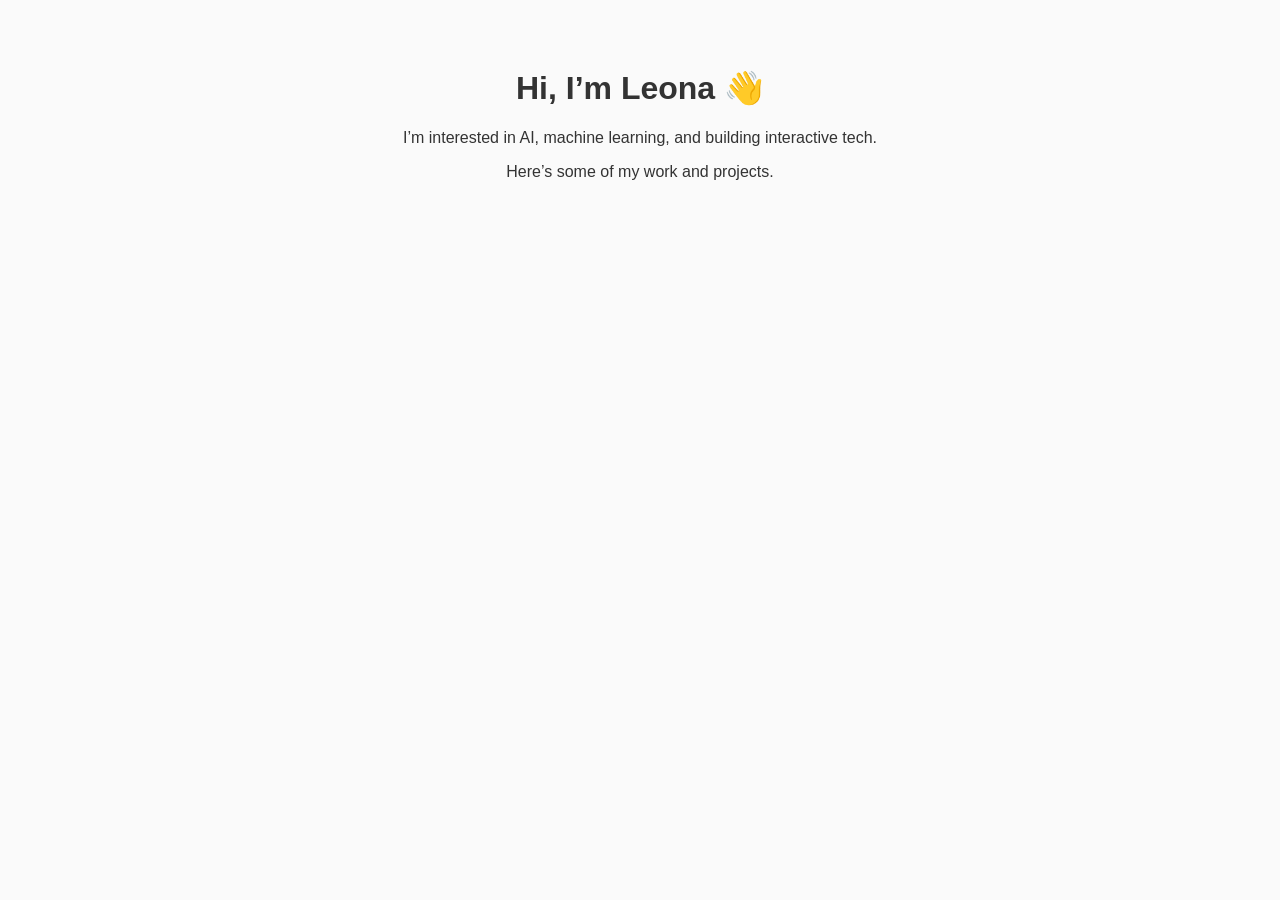
==== index.html @ ecd6b5ba "Basic personal site" ====
<!DOCTYPE html>
<html lang="en">
<head>
  <meta charset="UTF-8">
  <meta name="viewport" content="width=device-width, initial-scale=1.0">
  <title>Leona Joseph</title>
  <link rel="stylesheet" href="style.css">
</head>
<body>
  <h1>Hi, I’m Leona 👋</h1>
  <p>I’m interested in AI, machine learning, and building interactive tech.</p>
  <p>Here’s some of my work and projects.</p>
</body>
</html>
---- style.css ----
body {
  font-family: Arial, sans-serif;
  background-color: #fafafa;
  color: #333;
  text-align: center;
  padding: 40px;
}
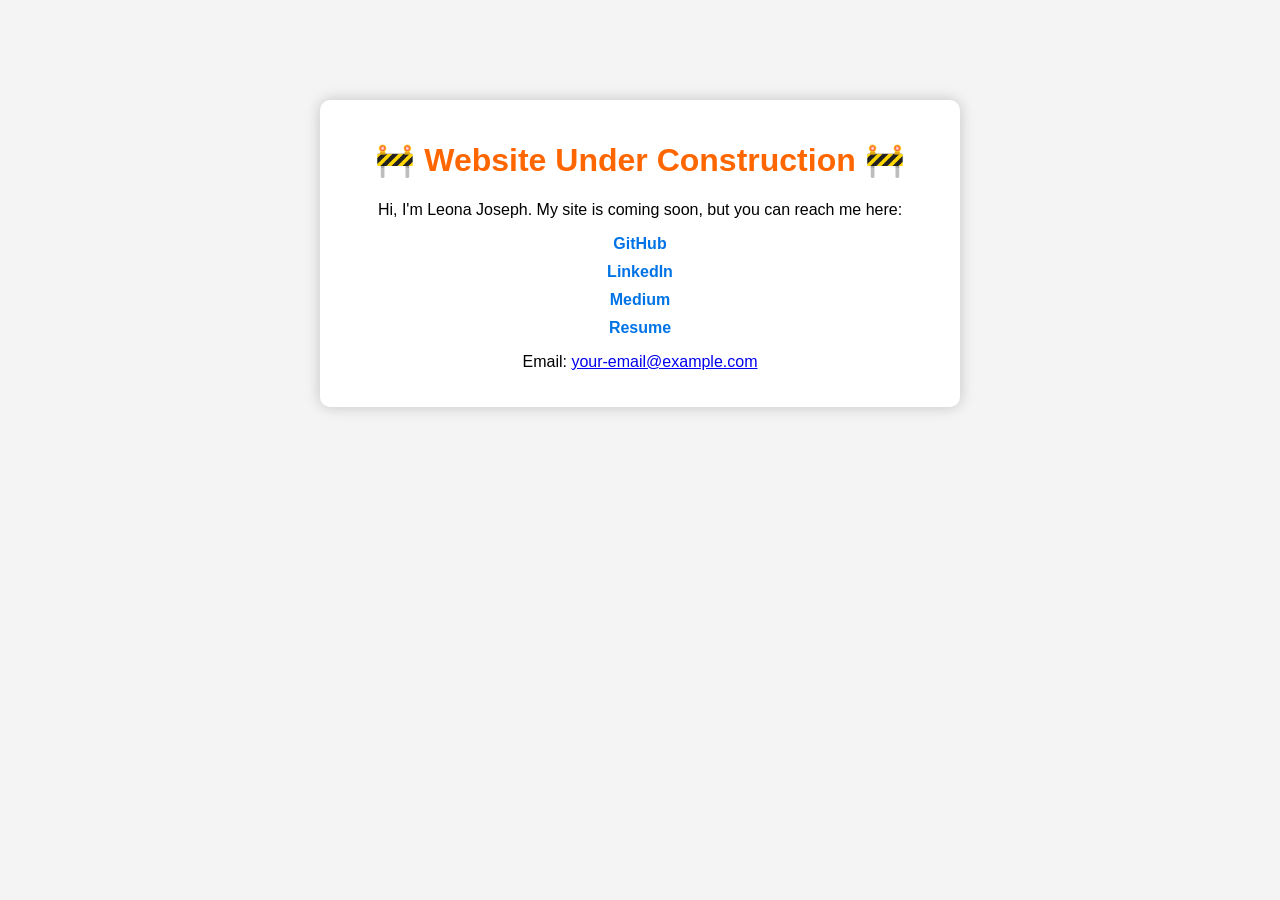
==== commit 699bc3dc: "Initial addition" ====
--- a/index.html
+++ b/index.html
@@ -1,14 +1,26 @@
 <!DOCTYPE html>
 <html lang="en">
 <head>
-  <meta charset="UTF-8">
-  <meta name="viewport" content="width=device-width, initial-scale=1.0">
-  <title>Leona Joseph</title>
-  <link rel="stylesheet" href="style.css">
+    <meta charset="UTF-8">
+    <meta name="viewport" content="width=device-width, initial-scale=1.0">
+    <title>Leona Joseph - Under Construction</title>
+    <link rel="stylesheet" href="style.css">
 </head>
 <body>
-  <h1>Hi, I’m Leona 👋</h1>
-  <p>I’m interested in AI, machine learning, and building interactive tech.</p>
-  <p>Here’s some of my work and projects.</p>
+    <div class="container">
+        <h1>🚧 Website Under Construction 🚧</h1>
+        <p>Hi, I'm Leona Joseph. My site is coming soon, but you can reach me here:</p>
+
+        <ul class="links">
+            <li><a href="https://github.com/leonaej" target="_blank">GitHub</a></li>
+            <li><a href="https://www.linkedin.com/in/leona-e-joseph/" target="_blank">LinkedIn</a></li>
+            <li><a href="https://medium.com/@leonaej4000" target="_blank">Medium</a></li>
+            <li><a href="resume.pdf" target="_blank">Resume</a></li>
+        </ul>
+
+        <p>Email: <a href="mailto:your-email@example.com">your-email@example.com</a></p>
+    </div>
+
+    <script src="script.js"></script>
 </body>
 </html>
--- a/style.css
+++ b/style.css
@@ -1,7 +1,39 @@
 body {
-  font-family: Arial, sans-serif;
-  background-color: #fafafa;
-  color: #333;
-  text-align: center;
-  padding: 40px;
+    font-family: Arial, sans-serif;
+    text-align: center;
+    background-color: #f4f4f4;
+    margin: 0;
+    padding: 0;
 }
+
+.container {
+    max-width: 600px;
+    margin: 100px auto;
+    padding: 20px;
+    background-color: white;
+    border-radius: 10px;
+    box-shadow: 0 0 15px rgba(0,0,0,0.2);
+}
+
+h1 {
+    color: #ff6600;
+}
+
+.links {
+    list-style: none;
+    padding: 0;
+}
+
+.links li {
+    margin: 10px 0;
+}
+
+.links a {
+    text-decoration: none;
+    color: #0073e6;
+    font-weight: bold;
+}
+
+.links a:hover {
+    text-decoration: underline;
+}
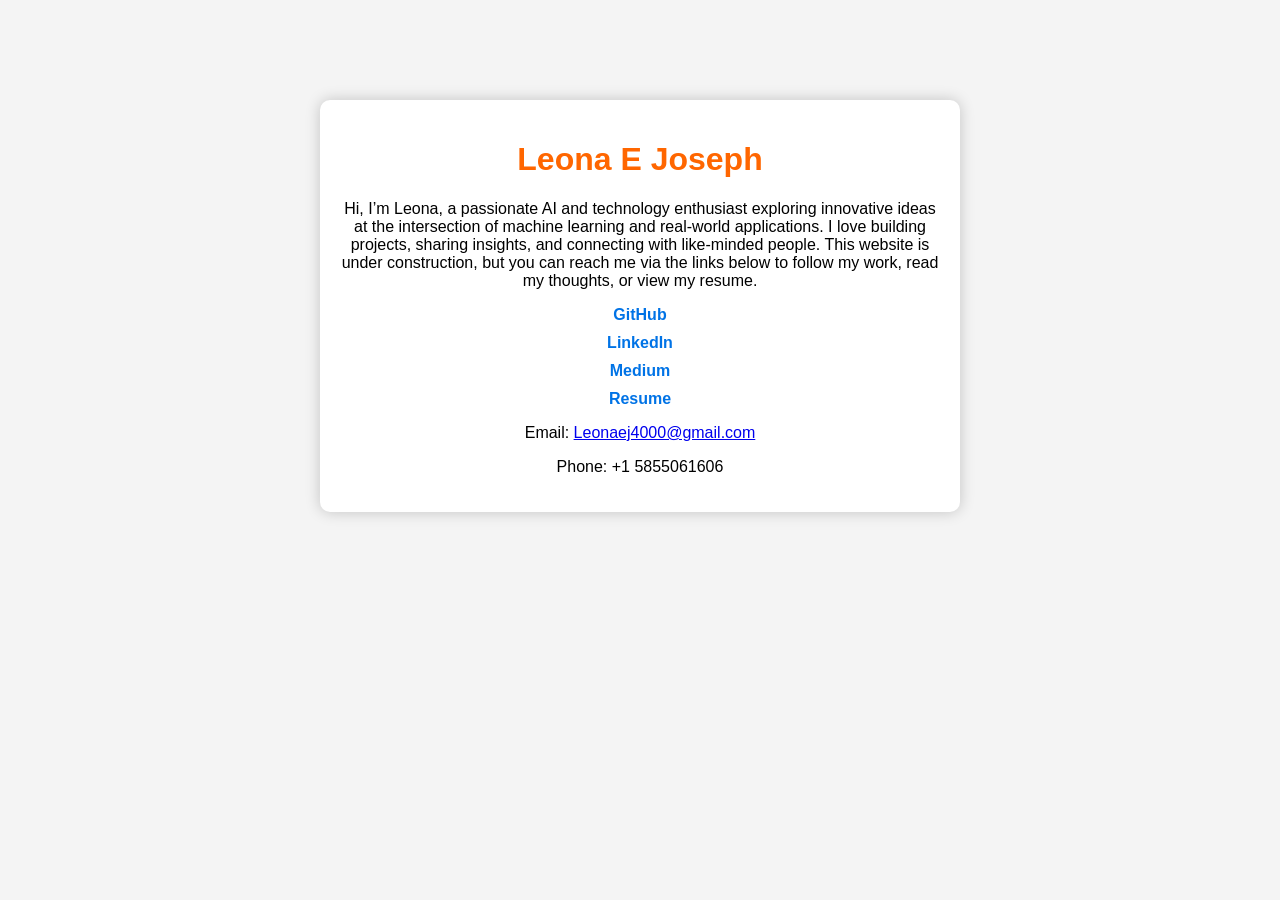
==== commit 37105022: "Updates" ====
--- a/index.html
+++ b/index.html
@@ -8,17 +8,18 @@
 </head>
 <body>
     <div class="container">
-        <h1>🚧 Website Under Construction 🚧</h1>
-        <p>Hi, I'm Leona Joseph. My site is coming soon, but you can reach me here:</p>
+        <h1> Leona E Joseph </h1>
+        <p>Hi, I’m Leona, a passionate AI and technology enthusiast exploring innovative ideas at the intersection of machine learning and real-world applications. I love building projects, sharing insights, and connecting with like-minded people. This website is under construction, but you can reach me via the links below to follow my work, read my thoughts, or view my resume.</p>
 
         <ul class="links">
             <li><a href="https://github.com/leonaej" target="_blank">GitHub</a></li>
             <li><a href="https://www.linkedin.com/in/leona-e-joseph/" target="_blank">LinkedIn</a></li>
             <li><a href="https://medium.com/@leonaej4000" target="_blank">Medium</a></li>
-            <li><a href="resume.pdf" target="_blank">Resume</a></li>
+            <li><a href="Resume.pdf" target="_blank">Resume</a></li>
         </ul>
 
-        <p>Email: <a href="mailto:your-email@example.com">your-email@example.com</a></p>
+        <p>Email: <a href="mailto:Leonaej4000@gmail.com">Leonaej4000@gmail.com</a></p>
+        <p>Phone: +1 5855061606</p>
     </div>
 
     <script src="script.js"></script>
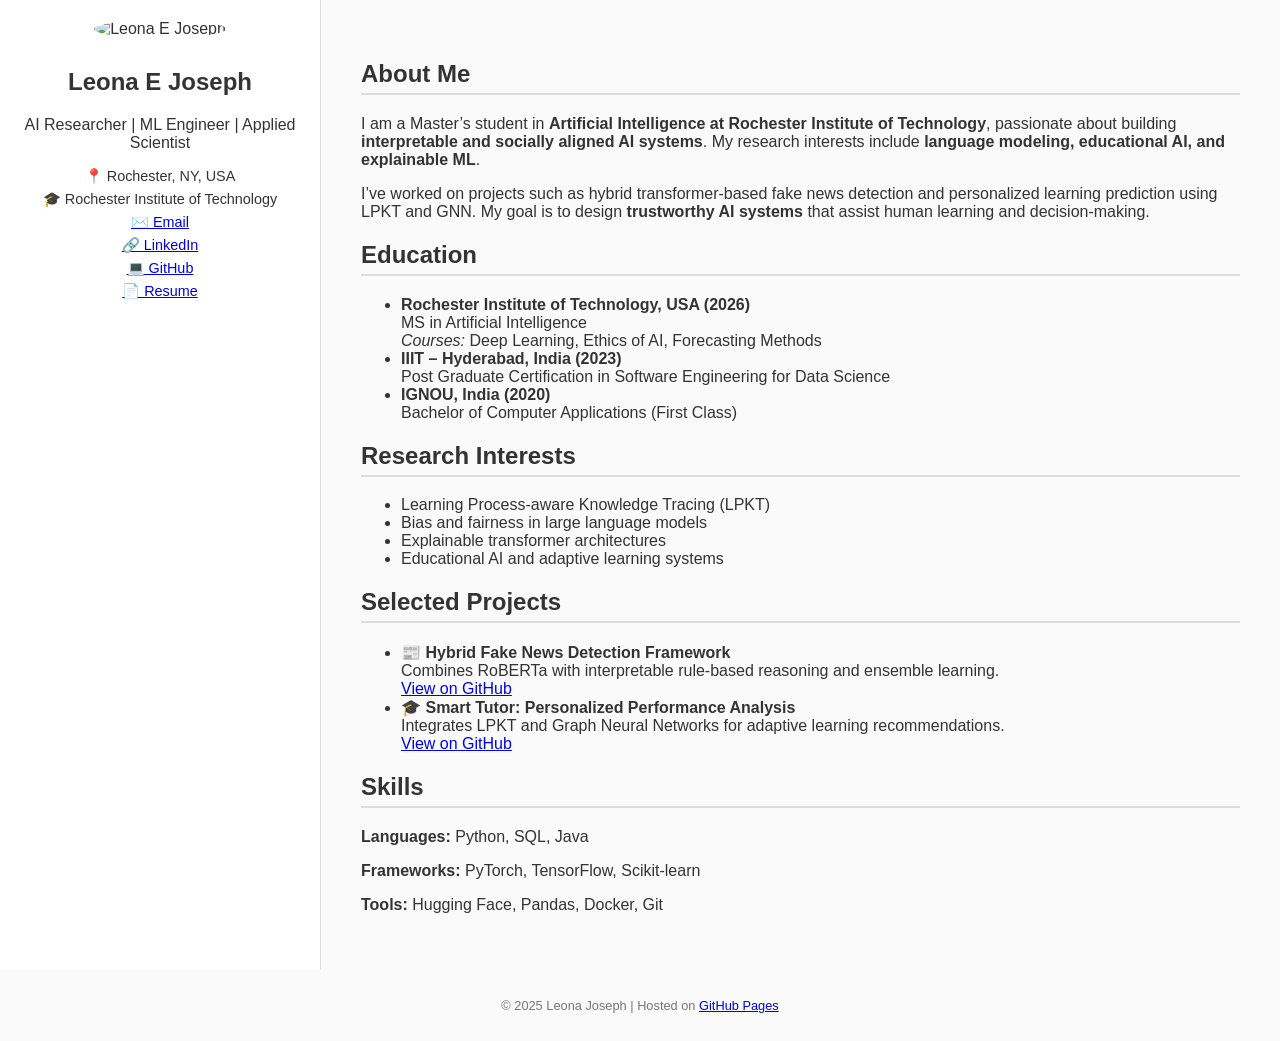
==== commit b6f9d86f: "Update" ====
--- a/index.html
+++ b/index.html
@@ -1,4 +1,4 @@
-<!DOCTYPE html>
+<!-- <!DOCTYPE html>
 <html lang="en">
 <head>
     <meta charset="UTF-8">
@@ -24,4 +24,109 @@
 
     <script src="script.js"></script>
 </body>
+</html> -->
+
+
+<!DOCTYPE html>
+<html lang="en">
+<head>
+  <meta charset="UTF-8" />
+  <meta name="viewport" content="width=device-width, initial-scale=1.0" />
+  <title>Leona Joseph</title>
+  <link rel="stylesheet" href="style.css" />
+</head>
+
+<body>
+  <div class="container">
+    <!-- Sidebar -->
+    <aside class="sidebar">
+      <img src="assets/profile.png" alt="Leona E Joseph" class="profile-pic" />
+      <h2>Leona E Joseph</h2>
+      <p class="subtitle">AI Researcher | ML Engineer | Applied Scientist</p>
+
+      <ul class="contact">
+        <li>📍 Rochester, NY, USA</li>
+        <li>🎓 Rochester Institute of Technology</li>
+        <li><a href="mailto:your.email@rit.edu">✉️ Email</a></li>
+        <li><a href="https://linkedin.com/in/your-link" target="_blank">🔗 LinkedIn</a></li>
+        <li><a href="https://github.com/leonaej" target="_blank">💻 GitHub</a></li>
+        <li><a href="Resume.pdf" target="_blank">📄 Resume</a></li>
+      </ul>
+    </aside>
+
+    <!-- Main Content -->
+    <main class="content">
+      <section id="about">
+        <h1>About Me</h1>
+        <p>
+          I am a Master’s student in <strong>Artificial Intelligence at Rochester Institute of Technology</strong>,
+          passionate about building <strong>interpretable and socially aligned AI systems</strong>.
+          My research interests include <strong>language modeling, educational AI, and explainable ML</strong>.
+        </p>
+        <p>
+          I’ve worked on projects such as hybrid transformer-based fake news detection and personalized learning prediction using LPKT and GNN.
+          My goal is to design <strong>trustworthy AI systems</strong> that assist human learning and decision-making.
+        </p>
+      </section>
+
+      <section id="education">
+        <h1>Education</h1>
+        <ul>
+          <li>
+            <strong>Rochester Institute of Technology, USA (2026)</strong><br />
+            MS in Artificial Intelligence<br />
+            <em>Courses:</em> Deep Learning, Ethics of AI, Forecasting Methods
+          </li>
+          <li>
+            <strong>IIIT – Hyderabad, India (2023)</strong><br />
+            Post Graduate Certification in Software Engineering for Data Science
+          </li>
+          <li>
+            <strong>IGNOU, India (2020)</strong><br />
+            Bachelor of Computer Applications (First Class)
+          </li>
+        </ul>
+      </section>
+
+      <section id="research">
+        <h1>Research Interests</h1>
+        <ul>
+          <li>Learning Process-aware Knowledge Tracing (LPKT)</li>
+          <li>Bias and fairness in large language models</li>
+          <li>Explainable transformer architectures</li>
+          <li>Educational AI and adaptive learning systems</li>
+        </ul>
+      </section>
+
+      <section id="projects">
+        <h1>Selected Projects</h1>
+        <ul>
+          <li>
+            📰 <strong>Hybrid Fake News Detection Framework</strong><br />
+            Combines RoBERTa with interpretable rule-based reasoning and ensemble learning.<br />
+            <a href="https://github.com/leonaej/fake-news-hybrid" target="_blank">View on GitHub</a>
+          </li>
+          <li>
+            🎓 <strong>Smart Tutor: Personalized Performance Analysis</strong><br />
+            Integrates LPKT and Graph Neural Networks for adaptive learning recommendations.<br />
+            <a href="https://github.com/leonaej/smart-tutor" target="_blank">View on GitHub</a>
+          </li>
+        </ul>
+      </section>
+
+      <section id="skills">
+        <h1>Skills</h1>
+        <p><strong>Languages:</strong> Python, SQL, Java</p>
+        <p><strong>Frameworks:</strong> PyTorch, TensorFlow, Scikit-learn</p>
+        <p><strong>Tools:</strong> Hugging Face, Pandas, Docker, Git</p>
+      </section>
+    </main>
+  </div>
+
+  <footer>
+    <p>© 2025 Leona Joseph | Hosted on <a href="https://github.com/leonaej/leonaej.github.io">GitHub Pages</a></p>
+  </footer>
+</body>
 </html>
+
+
--- a/style.css
+++ b/style.css
@@ -1,4 +1,4 @@
-body {
+/* body {
     font-family: Arial, sans-serif;
     text-align: center;
     background-color: #f4f4f4;
@@ -16,7 +16,7 @@
 }
 
 h1 {
-    color: #ff6600;
+    color: #0015ff;
 }
 
 .links {
@@ -36,4 +36,59 @@
 
 .links a:hover {
     text-decoration: underline;
+} */
+
+
+body {
+  font-family: "Segoe UI", sans-serif;
+  margin: 0;
+  background-color: #fafafa;
+  color: #333;
 }
+
+.container {
+  display: flex;
+  min-height: 100vh;
+}
+
+.sidebar {
+  background: #fff;
+  width: 280px;
+  padding: 20px;
+  text-align: center;
+  border-right: 1px solid #ddd;
+}
+
+.profile-pic {
+  width: 140px;
+  height: 140px;
+  border-radius: 50%;
+  margin-bottom: 10px;
+}
+
+.contact {
+  list-style: none;
+  padding: 0;
+  font-size: 0.9em;
+}
+
+.contact li {
+  margin: 6px 0;
+}
+
+.content {
+  flex: 1;
+  padding: 40px;
+}
+
+h1 {
+  border-bottom: 2px solid #ddd;
+  padding-bottom: 5px;
+}
+
+footer {
+  text-align: center;
+  font-size: 0.8em;
+  padding: 15px;
+  color: #777;
+}
--- a/style.css
+++ b/style.css
@@ -1,4 +1,4 @@
-body {
+/* body {
     font-family: Arial, sans-serif;
     text-align: center;
     background-color: #f4f4f4;
@@ -16,7 +16,7 @@
 }
 
 h1 {
-    color: #ff6600;
+    color: #0015ff;
 }
 
 .links {
@@ -36,4 +36,59 @@
 
 .links a:hover {
     text-decoration: underline;
+} */
+
+
+body {
+  font-family: "Segoe UI", sans-serif;
+  margin: 0;
+  background-color: #fafafa;
+  color: #333;
 }
+
+.container {
+  display: flex;
+  min-height: 100vh;
+}
+
+.sidebar {
+  background: #fff;
+  width: 280px;
+  padding: 20px;
+  text-align: center;
+  border-right: 1px solid #ddd;
+}
+
+.profile-pic {
+  width: 140px;
+  height: 140px;
+  border-radius: 50%;
+  margin-bottom: 10px;
+}
+
+.contact {
+  list-style: none;
+  padding: 0;
+  font-size: 0.9em;
+}
+
+.contact li {
+  margin: 6px 0;
+}
+
+.content {
+  flex: 1;
+  padding: 40px;
+}
+
+h1 {
+  border-bottom: 2px solid #ddd;
+  padding-bottom: 5px;
+}
+
+footer {
+  text-align: center;
+  font-size: 0.8em;
+  padding: 15px;
+  color: #777;
+}
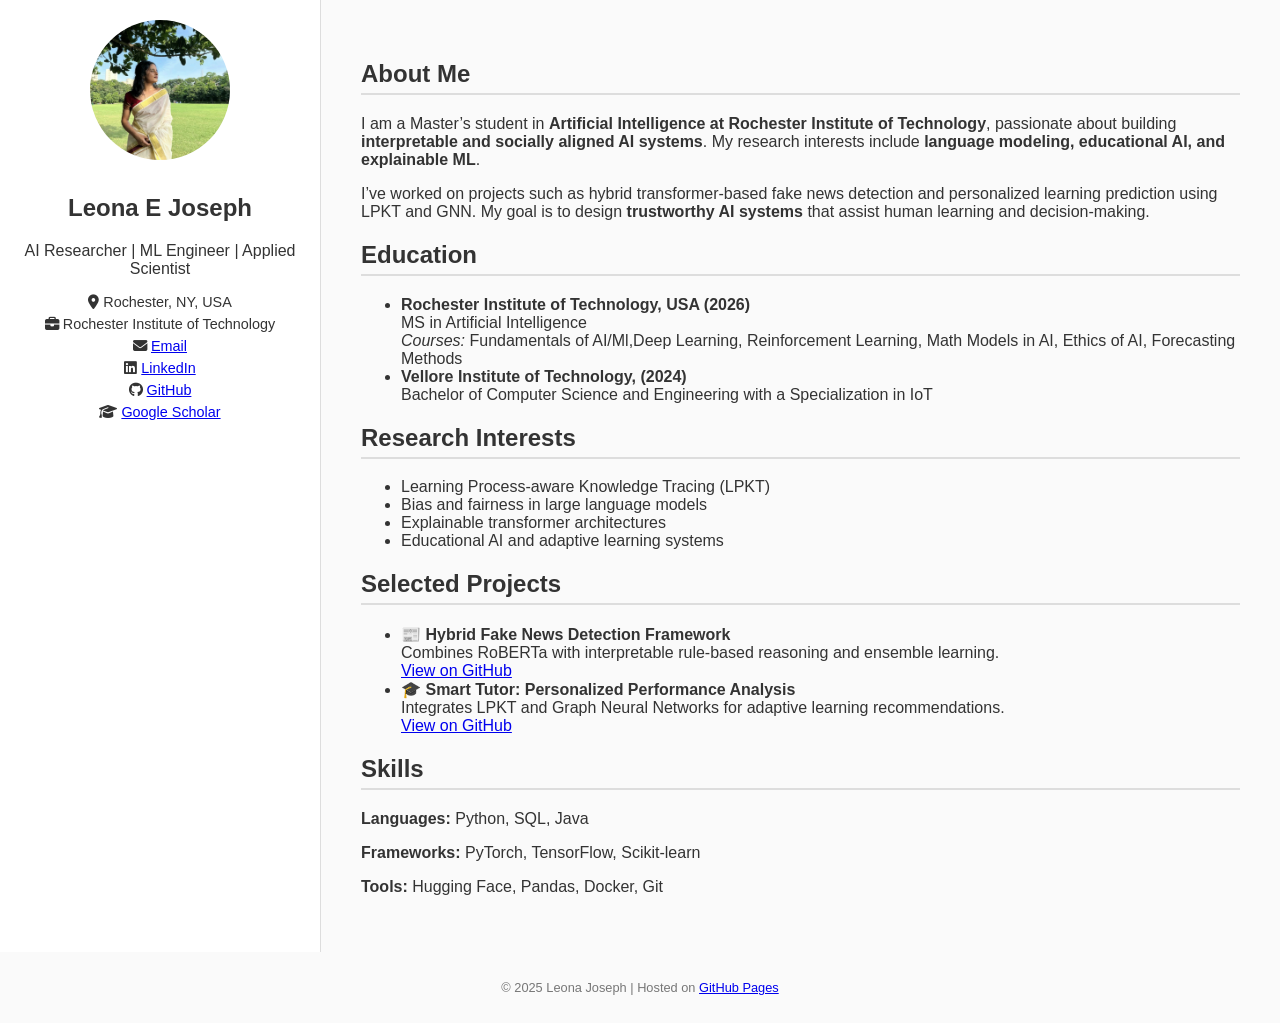
==== commit 4f1f2e7f: "Update" ====
--- a/index.html
+++ b/index.html
@@ -33,6 +33,7 @@
   <meta charset="UTF-8" />
   <meta name="viewport" content="width=device-width, initial-scale=1.0" />
   <title>Leona Joseph</title>
+  <link rel="stylesheet" href="https://cdnjs.cloudflare.com/ajax/libs/font-awesome/6.5.0/css/all.min.css">
   <link rel="stylesheet" href="style.css" />
 </head>
 
@@ -40,18 +41,20 @@
   <div class="container">
     <!-- Sidebar -->
     <aside class="sidebar">
-      <img src="assets/profile.png" alt="Leona E Joseph" class="profile-pic" />
+      <img src="assets/Profile.png" alt="Leona E Joseph" class="profile-pic" />
       <h2>Leona E Joseph</h2>
       <p class="subtitle">AI Researcher | ML Engineer | Applied Scientist</p>
 
+
       <ul class="contact">
-        <li>📍 Rochester, NY, USA</li>
-        <li>🎓 Rochester Institute of Technology</li>
-        <li><a href="mailto:your.email@rit.edu">✉️ Email</a></li>
-        <li><a href="https://linkedin.com/in/your-link" target="_blank">🔗 LinkedIn</a></li>
-        <li><a href="https://github.com/leonaej" target="_blank">💻 GitHub</a></li>
-        <li><a href="Resume.pdf" target="_blank">📄 Resume</a></li>
+        <li><i class="fa-solid fa-location-dot"></i> Rochester, NY, USA</li>
+        <li><i class="fa-solid fa-briefcase"></i> Rochester Institute of Technology</li>
+        <li><i class="fa-solid fa-envelope"></i> <a href="mailto:your.email@rit.edu">Email</a></li>
+        <li><i class="fa-brands fa-linkedin"></i> <a href="https://linkedin.com/in/your-link" target="_blank">LinkedIn</a></li>
+        <li><i class="fa-brands fa-github"></i> <a href="https://github.com/leonaej" target="_blank">GitHub</a></li>
+        <li><i class="fa-solid fa-graduation-cap"></i> <a href="https://scholar.google.com/" target="_blank">Google Scholar</a></li>
       </ul>
+
     </aside>
 
     <!-- Main Content -->
@@ -75,15 +78,11 @@
           <li>
             <strong>Rochester Institute of Technology, USA (2026)</strong><br />
             MS in Artificial Intelligence<br />
-            <em>Courses:</em> Deep Learning, Ethics of AI, Forecasting Methods
+            <em>Courses:</em> Fundamentals of AI/Ml,Deep Learning, Reinforcement Learning, Math Models in AI, Ethics of AI, Forecasting Methods
           </li>
           <li>
-            <strong>IIIT – Hyderabad, India (2023)</strong><br />
-            Post Graduate Certification in Software Engineering for Data Science
-          </li>
-          <li>
-            <strong>IGNOU, India (2020)</strong><br />
-            Bachelor of Computer Applications (First Class)
+            <strong>Vellore Institute of Technology, (2024)</strong><br />
+            Bachelor of Computer Science and Engineering with a Specialization in IoT
           </li>
         </ul>
       </section>
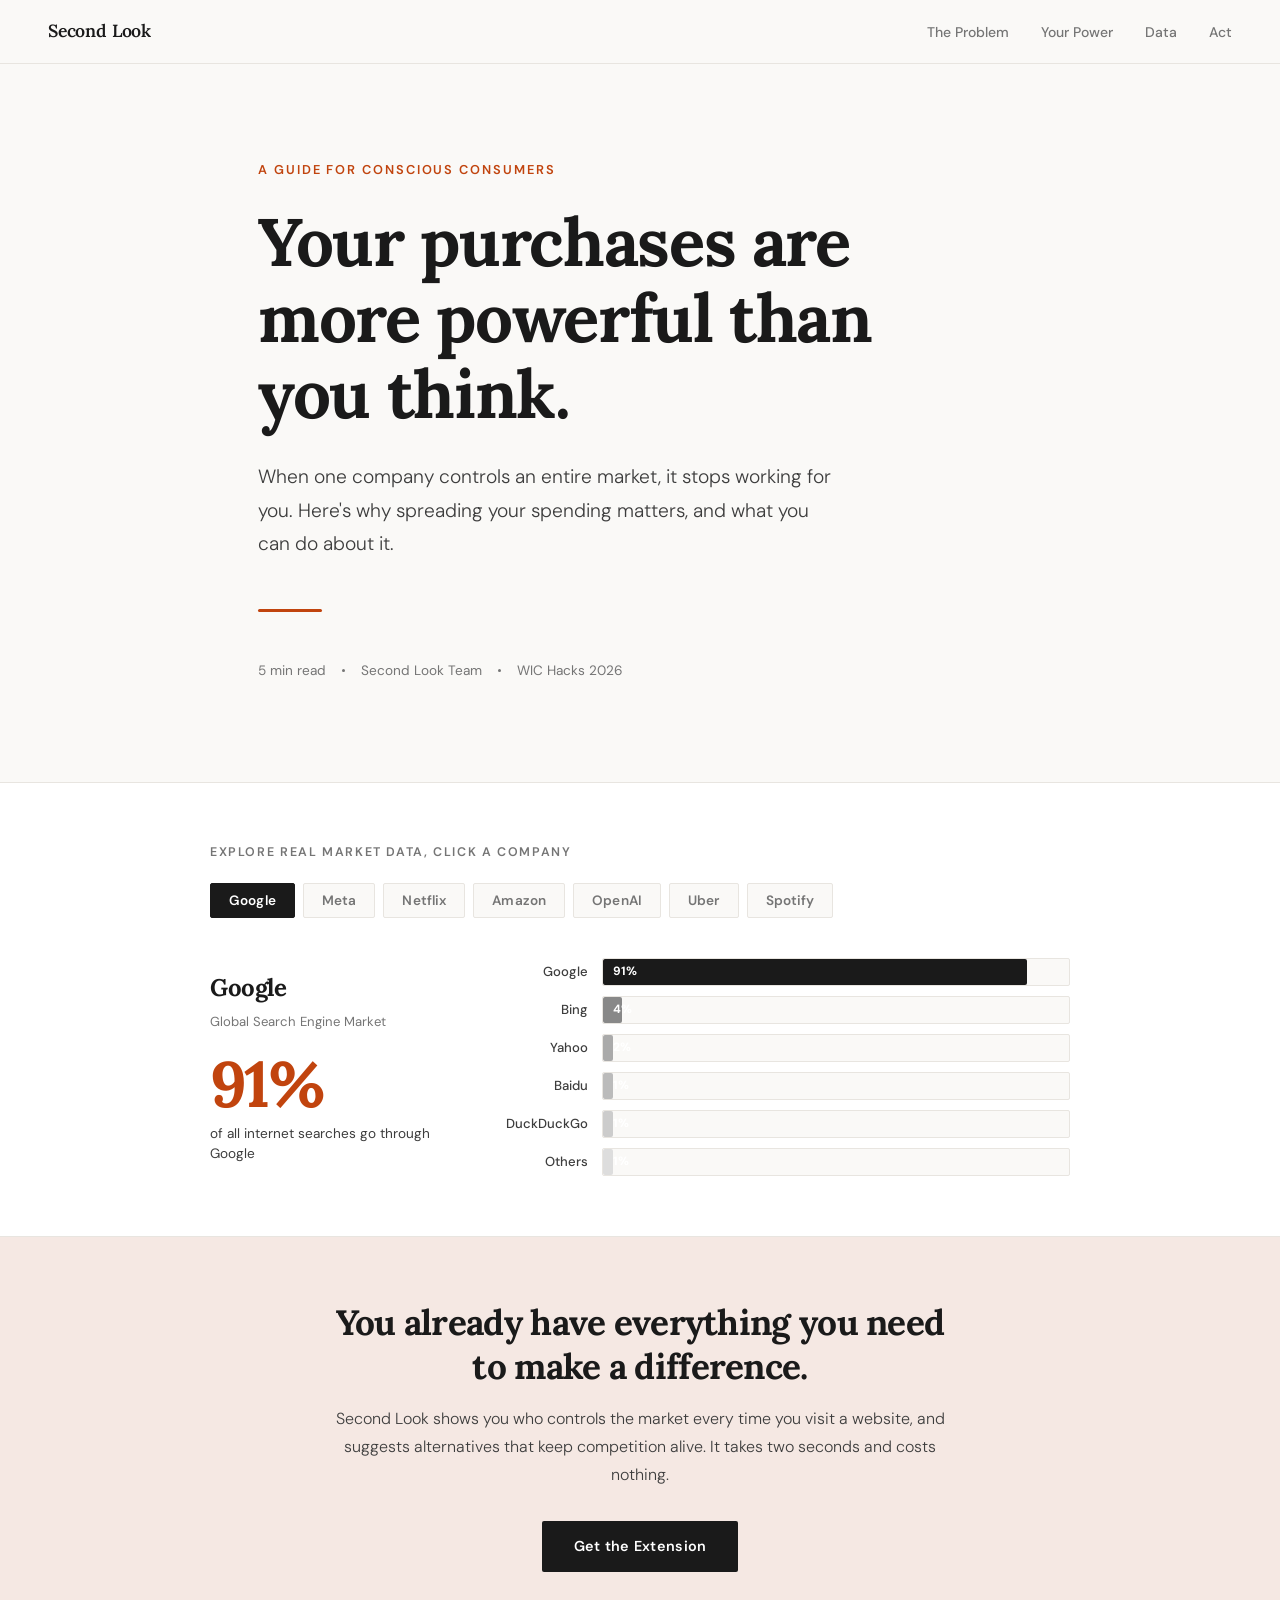
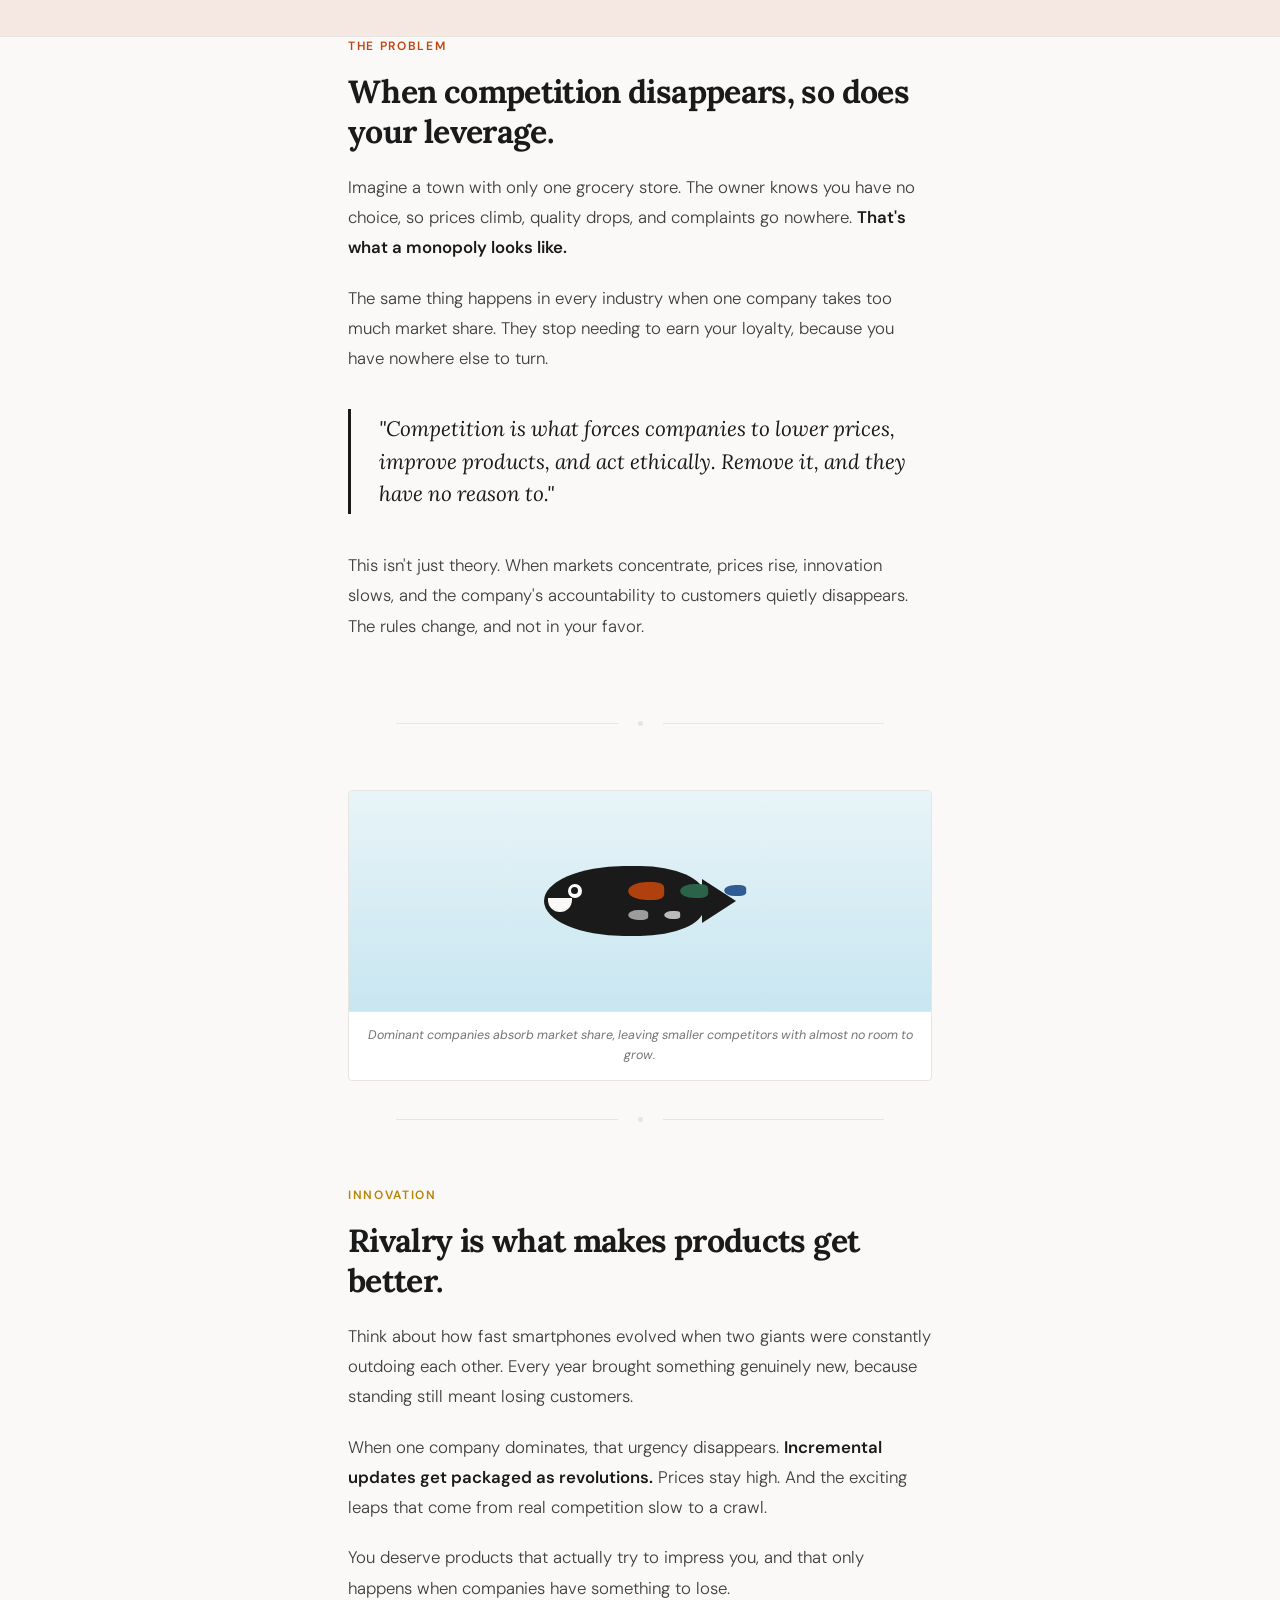
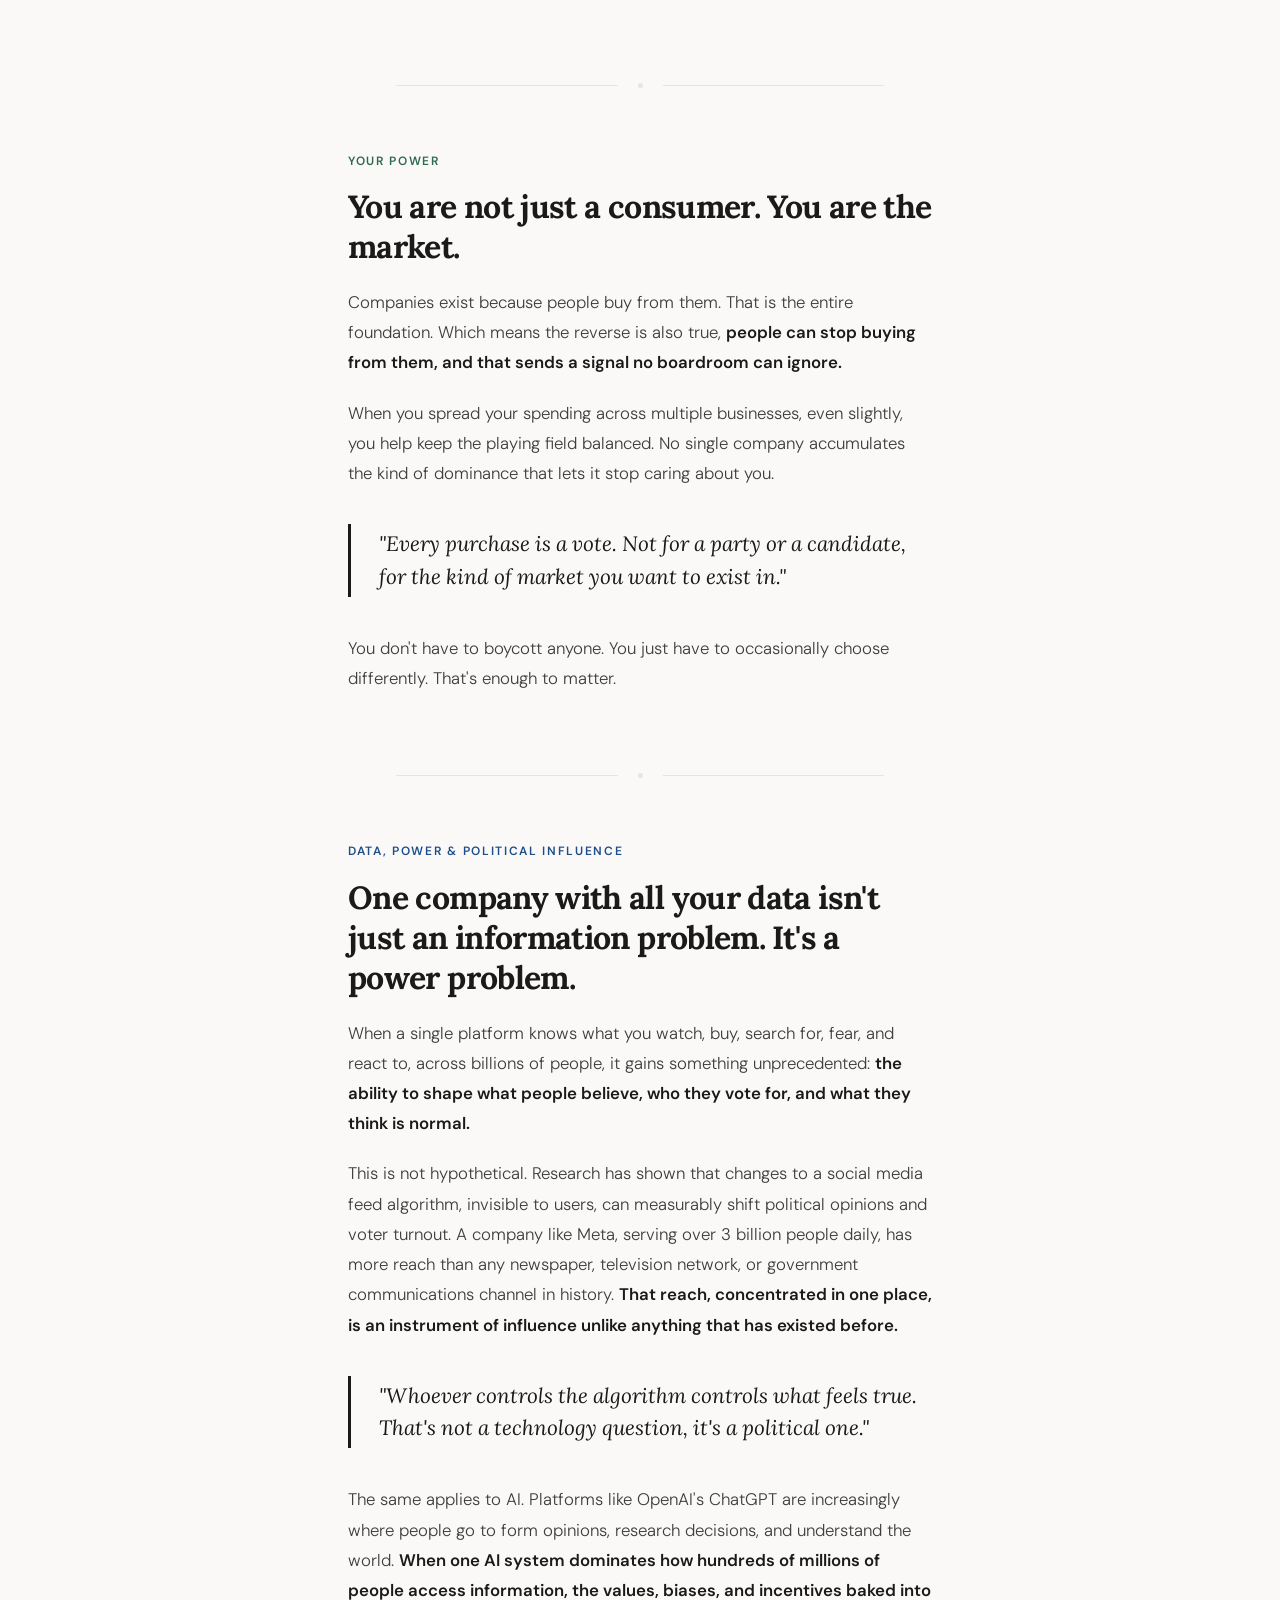
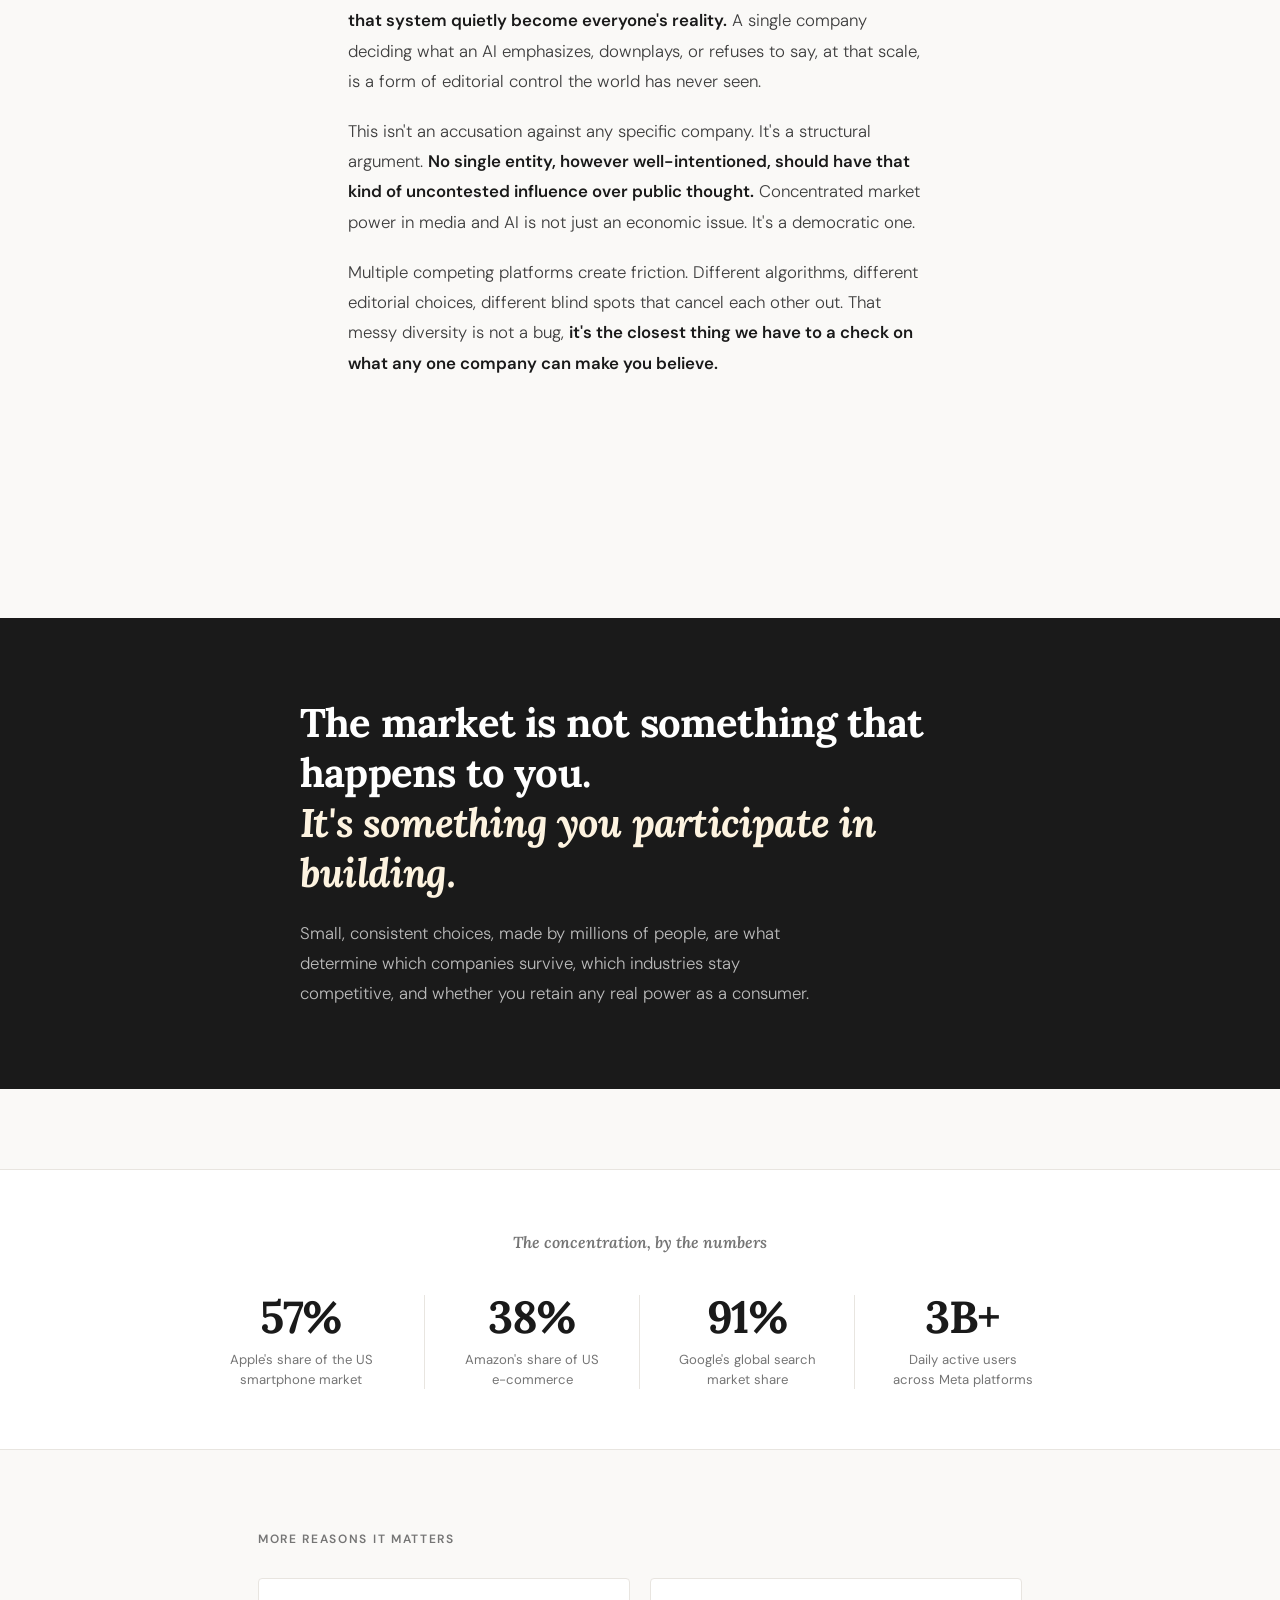
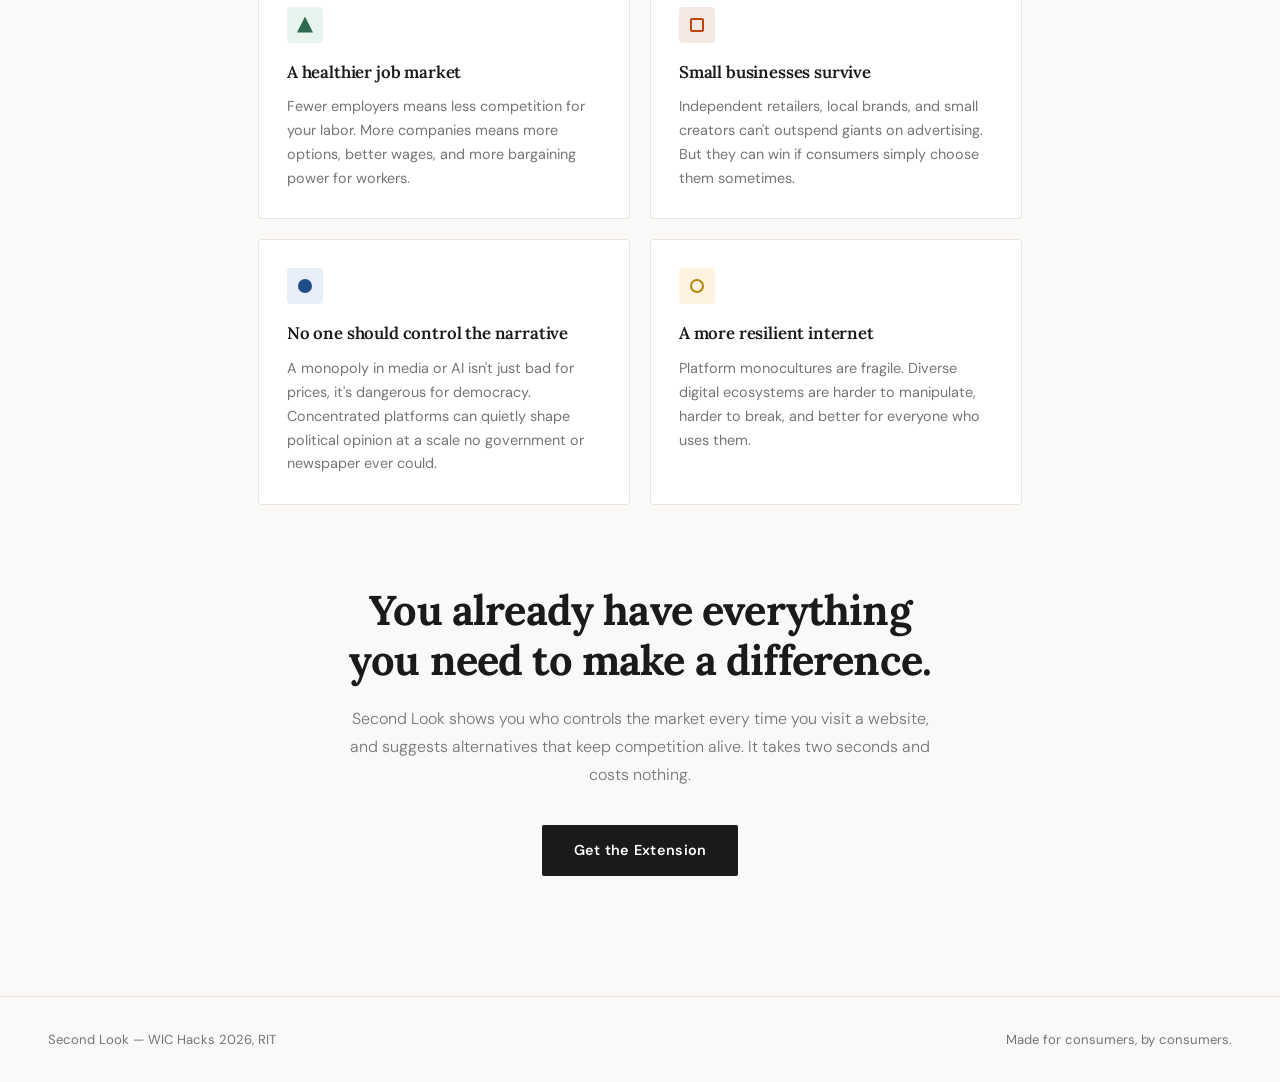
==== commit 25f29a10: "temp website" ====
--- a/index.html
+++ b/index.html
@@ -1,131 +1,1306 @@
-<!-- <!DOCTYPE html>
-<html lang="en">
-<head>
-    <meta charset="UTF-8">
-    <meta name="viewport" content="width=device-width, initial-scale=1.0">
-    <title>Leona Joseph - Under Construction</title>
-    <link rel="stylesheet" href="style.css">
-</head>
-<body>
-    <div class="container">
-        <h1> Leona E Joseph </h1>
-        <p>Hi, I’m Leona, a passionate AI and technology enthusiast exploring innovative ideas at the intersection of machine learning and real-world applications. I love building projects, sharing insights, and connecting with like-minded people. This website is under construction, but you can reach me via the links below to follow my work, read my thoughts, or view my resume.</p>
-
-        <ul class="links">
-            <li><a href="https://github.com/leonaej" target="_blank">GitHub</a></li>
-            <li><a href="https://www.linkedin.com/in/leona-e-joseph/" target="_blank">LinkedIn</a></li>
-            <li><a href="https://medium.com/@leonaej4000" target="_blank">Medium</a></li>
-            <li><a href="Resume.pdf" target="_blank">Resume</a></li>
-        </ul>
-
-        <p>Email: <a href="mailto:Leonaej4000@gmail.com">Leonaej4000@gmail.com</a></p>
-        <p>Phone: +1 5855061606</p>
-    </div>
-
-    <script src="script.js"></script>
-</body>
-</html> -->
-
-
 <!DOCTYPE html>
 <html lang="en">
 <head>
   <meta charset="UTF-8" />
-  <meta name="viewport" content="width=device-width, initial-scale=1.0" />
-  <title>Leona Joseph</title>
-  <link rel="stylesheet" href="https://cdnjs.cloudflare.com/ajax/libs/font-awesome/6.5.0/css/all.min.css">
-  <link rel="stylesheet" href="style.css" />
+  <meta name="viewport" content="width=device-width, initial-scale=1.0"/>
+  <title>Why Should You Care?, Second Look</title>
+  <link href="https://fonts.googleapis.com/css2?family=Lora:ital,wght@0,400;0,600;0,700;1,400;1,600&family=DM+Sans:wght@300;400;500;600&display=swap" rel="stylesheet">
+  <style>
+    *, *::before, *::after { box-sizing: border-box; margin: 0; padding: 0; }
+
+    :root {
+      --bg: #faf9f7;
+      --white: #ffffff;
+      --ink: #1a1a1a;
+      --ink-mid: #3d3d3d;
+      --ink-light: #757575;
+      --ink-faint: #e8e5e0;
+      --accent: #c1440e;
+      --accent-light: #f5e8e3;
+      --green: #2d6a4f;
+      --green-light: #e8f4ee;
+      --blue: #1d4e89;
+      --blue-light: #e8eef7;
+      --yellow: #b5850a;
+      --yellow-light: #fdf3e0;
+    }
+
+    html { scroll-behavior: smooth; }
+
+    body {
+      font-family: 'DM Sans', sans-serif;
+      background: var(--bg);
+      color: var(--ink);
+      line-height: 1.6;
+    }
+
+    /* ── NAV ── */
+    nav {
+      position: fixed;
+      top: 0;
+      left: 0;
+      right: 0;
+      z-index: 100;
+      background: rgba(250, 249, 247, 0.92);
+      backdrop-filter: blur(16px);
+      border-bottom: 1px solid var(--ink-faint);
+      padding: 0 48px;
+      height: 64px;
+      display: flex;
+      align-items: center;
+      justify-content: space-between;
+    }
+
+    .nav-logo {
+      font-family: 'Lora', serif;
+      font-size: 1.1rem;
+      font-weight: 600;
+      color: var(--ink);
+      text-decoration: none;
+      letter-spacing: -0.01em;
+    }
+
+    .nav-links {
+      display: flex;
+      gap: 32px;
+      list-style: none;
+    }
+
+    .nav-links a {
+      font-size: 0.875rem;
+      color: var(--ink-light);
+      text-decoration: none;
+      font-weight: 500;
+      transition: color 0.2s;
+    }
+
+    .nav-links a:hover { color: var(--ink); }
+
+    /* ── HERO ── */
+    .hero {
+      padding: 160px 48px 100px;
+      max-width: 860px;
+      margin: 0 auto;
+    }
+
+    .hero-kicker {
+      font-size: 0.8rem;
+      font-weight: 600;
+      letter-spacing: 0.15em;
+      text-transform: uppercase;
+      color: var(--accent);
+      margin-bottom: 24px;
+      display: block;
+    }
+
+    .hero h1 {
+      font-family: 'Lora', serif;
+      font-size: clamp(2.6rem, 5.5vw, 4.2rem);
+      line-height: 1.13;
+      letter-spacing: -0.02em;
+      font-weight: 700;
+      color: var(--ink);
+      margin-bottom: 28px;
+      max-width: 740px;
+    }
+
+    .hero-lead {
+      font-size: 1.2rem;
+      color: var(--ink-mid);
+      max-width: 580px;
+      line-height: 1.75;
+      font-weight: 300;
+      margin-bottom: 48px;
+    }
+
+    .hero-rule {
+      width: 64px;
+      height: 3px;
+      background: var(--accent);
+      border: none;
+      border-radius: 2px;
+      margin-bottom: 48px;
+    }
+
+    .hero-meta {
+      font-size: 0.85rem;
+      color: var(--ink-light);
+      display: flex;
+      align-items: center;
+      gap: 16px;
+    }
+
+    .hero-meta span { display: flex; align-items: center; gap: 6px; }
+
+    .hero-meta-dot {
+      width: 3px;
+      height: 3px;
+      background: var(--ink-light);
+      border-radius: 50%;
+    }
+
+    /* ── HERO ILLUSTRATION ── */
+    .hero-visual {
+      max-width: 860px;
+      margin: 0 auto 80px;
+      padding: 0 48px;
+    }
+
+    .hero-visual-box {
+      width: 100%;
+      height: 400px;
+      background: var(--white);
+      border-radius: 4px;
+      border: 1px solid var(--ink-faint);
+      overflow: hidden;
+      position: relative;
+      display: flex;
+      align-items: center;
+      justify-content: center;
+    }
+
+    /* CSS illustration: market concentration */
+    .market-vis {
+      width: 100%;
+      height: 100%;
+      display: flex;
+      align-items: flex-end;
+      justify-content: center;
+      gap: 12px;
+      padding: 40px 60px;
+      position: relative;
+    }
+
+    .market-bar {
+      display: flex;
+      flex-direction: column;
+      align-items: center;
+      gap: 8px;
+      flex: 1;
+    }
+
+    .market-bar-fill {
+      width: 100%;
+      border-radius: 3px 3px 0 0;
+      transition: height 0.8s cubic-bezier(.4,0,.2,1);
+    }
+
+    .market-bar-label {
+      font-size: 0.7rem;
+      color: var(--ink-light);
+      font-weight: 500;
+      text-align: center;
+      white-space: nowrap;
+    }
+
+    .bar-giant { background: var(--ink); height: 280px; }
+    .bar-two   { background: #aaa; height: 80px; }
+    .bar-three { background: #ccc; height: 55px; }
+    .bar-four  { background: #ddd; height: 40px; }
+    .bar-five  { background: #eee; height: 28px; }
+    .bar-six   { background: #f3f3f3; height: 18px; border: 1px solid #e0e0e0; }
+
+    .market-vis-label {
+      position: absolute;
+      top: 28px;
+      left: 60px;
+      font-family: 'Lora', serif;
+      font-size: 0.85rem;
+      font-style: italic;
+      color: var(--ink-light);
+    }
+
+    .market-vis-arrow {
+      position: absolute;
+      top: 60px;
+      left: 50%;
+      transform: translateX(-50%);
+      display: flex;
+      flex-direction: column;
+      align-items: center;
+      gap: 4px;
+    }
+
+    /* ── ARTICLE BODY ── */
+    .article {
+      max-width: 680px;
+      margin: 0 auto;
+      padding: 0 48px 80px;
+    }
+
+    .article-section {
+      margin-bottom: 80px;
+      opacity: 0;
+      transform: translateY(20px);
+      transition: opacity 0.7s ease, transform 0.7s ease;
+    }
+
+    .article-section.visible {
+      opacity: 1;
+      transform: translateY(0);
+    }
+
+    .section-label {
+      font-size: 0.75rem;
+      font-weight: 600;
+      letter-spacing: 0.14em;
+      text-transform: uppercase;
+      margin-bottom: 16px;
+      display: block;
+    }
+
+    .label-red    { color: var(--accent); }
+    .label-green  { color: var(--green); }
+    .label-blue   { color: var(--blue); }
+    .label-yellow { color: var(--yellow); }
+
+    .article h2 {
+      font-family: 'Lora', serif;
+      font-size: clamp(1.5rem, 2.8vw, 2rem);
+      font-weight: 700;
+      letter-spacing: -0.02em;
+      line-height: 1.25;
+      margin-bottom: 20px;
+      color: var(--ink);
+    }
+
+    .article p {
+      font-size: 1.05rem;
+      line-height: 1.8;
+      color: var(--ink-mid);
+      margin-bottom: 20px;
+      font-weight: 300;
+    }
+
+    .article p strong {
+      color: var(--ink);
+      font-weight: 600;
+    }
+
+    /* ── PULL QUOTE ── */
+    .pull-quote {
+      border-left: 3px solid var(--ink);
+      padding: 4px 0 4px 28px;
+      margin: 36px 0;
+    }
+
+    .pull-quote p {
+      font-family: 'Lora', serif;
+      font-size: 1.3rem;
+      font-style: italic;
+      color: var(--ink);
+      line-height: 1.55;
+      font-weight: 400;
+      margin: 0;
+    }
+
+    /* ── INLINE ILLUSTRATION: Fish ── */
+    .inline-visual {
+      width: 100%;
+      margin: 36px 0;
+      border-radius: 4px;
+      overflow: hidden;
+      border: 1px solid var(--ink-faint);
+      background: var(--white);
+    }
+
+    /* Fish illustration via CSS */
+    .fish-scene {
+      height: 220px;
+      position: relative;
+      background: linear-gradient(180deg, #e8f4f8 0%, #c8e6f0 100%);
+      display: flex;
+      align-items: center;
+      justify-content: center;
+      overflow: hidden;
+    }
+
+    .fish-big {
+      position: absolute;
+      left: 50%;
+      top: 50%;
+      transform: translate(-60%, -50%);
+    }
+
+    .fish-body-big {
+      width: 160px;
+      height: 70px;
+      background: var(--ink);
+      border-radius: 50% 40% 40% 50%;
+      position: relative;
+    }
+
+    .fish-tail-big {
+      position: absolute;
+      right: -32px;
+      top: 50%;
+      transform: translateY(-50%);
+      width: 0;
+      height: 0;
+      border-top: 22px solid transparent;
+      border-bottom: 22px solid transparent;
+      border-left: 34px solid var(--ink);
+    }
+
+    .fish-eye-big {
+      position: absolute;
+      left: 24px;
+      top: 18px;
+      width: 14px;
+      height: 14px;
+      background: white;
+      border-radius: 50%;
+    }
+
+    .fish-eye-big::after {
+      content: '';
+      position: absolute;
+      top: 3px;
+      left: 3px;
+      width: 7px;
+      height: 7px;
+      background: var(--ink);
+      border-radius: 50%;
+    }
+
+    .fish-mouth-big {
+      position: absolute;
+      left: 4px;
+      top: 32px;
+      width: 24px;
+      height: 14px;
+      background: var(--bg);
+      border-radius: 0 0 12px 12px;
+    }
+
+    /* small fish being eaten */
+    .fish-small {
+      position: absolute;
+      left: 50%;
+      top: 50%;
+      transform: translate(-10%, -50%);
+      display: flex;
+      flex-direction: column;
+      gap: 10px;
+    }
+
+    .small-fish-row {
+      display: flex;
+      gap: 16px;
+      align-items: center;
+    }
+
+    .fish-s {
+      width: 36px;
+      height: 18px;
+      background: var(--accent);
+      border-radius: 50% 30% 30% 50%;
+      position: relative;
+      opacity: 0.9;
+    }
+
+    .fish-s:nth-child(2) { background: var(--green); width: 28px; height: 14px; }
+    .fish-s:nth-child(3) { background: var(--blue); width: 22px; height: 11px; }
+
+    .fish-s-tail {
+      position: absolute;
+      right: -10px;
+      top: 50%;
+      transform: translateY(-50%);
+      width: 0;
+      height: 0;
+      border-top: 6px solid transparent;
+      border-bottom: 6px solid transparent;
+      border-left: 10px solid inherit;
+    }
+
+    .fish-caption {
+      text-align: center;
+      padding: 14px;
+      font-size: 0.78rem;
+      color: var(--ink-light);
+      font-style: italic;
+      border-top: 1px solid var(--ink-faint);
+    }
+
+    /* ── FULLWIDTH CALLOUT ── */
+    .callout-full {
+      background: var(--ink);
+      color: #fff;
+      padding: 80px 48px;
+      margin: 80px 0;
+    }
+
+    .callout-full-inner {
+      max-width: 680px;
+      margin: 0 auto;
+    }
+
+    .callout-full h2 {
+      font-family: 'Lora', serif;
+      font-size: clamp(1.7rem, 3.5vw, 2.5rem);
+      font-weight: 700;
+      letter-spacing: -0.02em;
+      line-height: 1.25;
+      margin-bottom: 20px;
+    }
+
+    .callout-full h2 span { color: var(--yellow-light); font-style: italic; }
+
+    .callout-full p {
+      font-size: 1.05rem;
+      line-height: 1.8;
+      opacity: 0.7;
+      font-weight: 300;
+      max-width: 520px;
+    }
+
+    /* ── STAT STRIP ── */
+    .stat-strip {
+      background: var(--white);
+      border-top: 1px solid var(--ink-faint);
+      border-bottom: 1px solid var(--ink-faint);
+      padding: 60px 48px;
+      margin: 80px 0;
+    }
+
+    .stat-strip-inner {
+      max-width: 860px;
+      margin: 0 auto;
+    }
+
+    .stat-strip h3 {
+      font-family: 'Lora', serif;
+      font-size: 1rem;
+      font-weight: 600;
+      color: var(--ink-light);
+      margin-bottom: 40px;
+      font-style: italic;
+      text-align: center;
+    }
+
+    .stats-row {
+      display: grid;
+      grid-template-columns: repeat(4, 1fr);
+      gap: 0;
+    }
+
+    .stat-item {
+      padding: 0 32px;
+      border-right: 1px solid var(--ink-faint);
+      text-align: center;
+    }
+
+    .stat-item:last-child { border-right: none; }
+    .stat-item:first-child { padding-left: 0; }
+
+    .stat-num {
+      font-family: 'Lora', serif;
+      font-size: 2.8rem;
+      font-weight: 700;
+      color: var(--ink);
+      line-height: 1;
+      margin-bottom: 10px;
+      letter-spacing: -0.03em;
+    }
+
+    .stat-desc {
+      font-size: 0.82rem;
+      color: var(--ink-light);
+      line-height: 1.5;
+      font-weight: 400;
+    }
+
+    /* ── SIDE CARDS ── */
+    .cards-section {
+      max-width: 860px;
+      margin: 0 auto 80px;
+      padding: 0 48px;
+    }
+
+    .cards-label {
+      font-size: 0.75rem;
+      font-weight: 600;
+      letter-spacing: 0.14em;
+      text-transform: uppercase;
+      color: var(--ink-light);
+      margin-bottom: 28px;
+      display: block;
+    }
+
+    .cards-row {
+      display: grid;
+      grid-template-columns: 1fr 1fr;
+      gap: 20px;
+    }
+
+    .info-card {
+      background: var(--white);
+      border: 1px solid var(--ink-faint);
+      border-radius: 4px;
+      padding: 28px;
+      transition: border-color 0.2s, transform 0.2s;
+    }
+
+    .info-card:hover {
+      border-color: var(--ink);
+      transform: translateY(-2px);
+    }
+
+    .info-card-icon {
+      width: 36px;
+      height: 36px;
+      border-radius: 4px;
+      margin-bottom: 16px;
+    }
+
+    .icon-red    { background: var(--accent-light); }
+    .icon-green  { background: var(--green-light); }
+    .icon-blue   { background: var(--blue-light); }
+    .icon-yellow { background: var(--yellow-light); }
+
+    .icon-shape {
+      width: 100%;
+      height: 100%;
+      display: flex;
+      align-items: center;
+      justify-content: center;
+    }
+
+    /* CSS icons */
+    .icon-jobs::before {
+      content: '';
+      width: 16px;
+      height: 16px;
+      background: var(--green);
+      clip-path: polygon(50% 0%, 100% 100%, 0% 100%);
+    }
+
+    .icon-shop::before {
+      content: '';
+      width: 14px;
+      height: 14px;
+      border: 2px solid var(--accent);
+      border-radius: 2px;
+    }
+
+    .icon-data::before {
+      content: '';
+      width: 14px;
+      height: 14px;
+      background: var(--blue);
+      border-radius: 50%;
+    }
+
+    .icon-world::before {
+      content: '';
+      width: 14px;
+      height: 14px;
+      border: 2px solid var(--yellow);
+      border-radius: 50%;
+    }
+
+    .info-card h3 {
+      font-family: 'Lora', serif;
+      font-size: 1.05rem;
+      font-weight: 600;
+      margin-bottom: 10px;
+      letter-spacing: -0.01em;
+    }
+
+    .info-card p {
+      font-size: 0.9rem;
+      color: var(--ink-light);
+      line-height: 1.65;
+      font-weight: 400;
+    }
+
+    /* ── CTA ── */
+    .cta-section {
+      max-width: 680px;
+      margin: 0 auto;
+      padding: 0 48px 120px;
+      text-align: center;
+    }
+
+    .cta-section h2 {
+      font-family: 'Lora', serif;
+      font-size: clamp(1.8rem, 3.5vw, 2.6rem);
+      font-weight: 700;
+      letter-spacing: -0.02em;
+      line-height: 1.2;
+      margin-bottom: 20px;
+    }
+
+    .cta-section p {
+      font-size: 1rem;
+      color: var(--ink-light);
+      line-height: 1.75;
+      margin-bottom: 36px;
+      font-weight: 300;
+    }
+
+    .cta-btn {
+      display: inline-block;
+      background: var(--ink);
+      color: #fff;
+      font-family: 'DM Sans', sans-serif;
+      font-weight: 600;
+      font-size: 0.9rem;
+      padding: 14px 32px;
+      border-radius: 2px;
+      text-decoration: none;
+      letter-spacing: 0.02em;
+      transition: background 0.2s, transform 0.2s;
+    }
+
+    .cta-btn:hover {
+      background: var(--accent);
+      transform: translateY(-1px);
+    }
+
+    /* ── DIVIDER ── */
+    .divider {
+      max-width: 680px;
+      margin: 0 auto 64px;
+      padding: 0 48px;
+      display: flex;
+      align-items: center;
+      gap: 20px;
+    }
+
+    .divider-line {
+      flex: 1;
+      height: 1px;
+      background: var(--ink-faint);
+    }
+
+    .divider-dot {
+      width: 5px;
+      height: 5px;
+      background: var(--ink-faint);
+      border-radius: 50%;
+    }
+
+    /* ── FOOTER ── */
+    footer {
+      border-top: 1px solid var(--ink-faint);
+      padding: 32px 48px;
+      display: flex;
+      justify-content: space-between;
+      align-items: center;
+    }
+
+    footer span {
+      font-size: 0.82rem;
+      color: var(--ink-light);
+    }
+
+    /* ── READING PROGRESS ── */
+    .progress-bar {
+      position: fixed;
+      top: 0;
+      left: 0;
+      height: 2px;
+      background: var(--accent);
+      z-index: 200;
+      transition: width 0.1s linear;
+    }
+
+
+    /* ── COMPANY EXPLORER ── */
+    .company-explorer {
+      background: var(--white);
+      border-top: 1px solid var(--ink-faint);
+      border-bottom: 1px solid var(--ink-faint);
+      padding: 60px 48px;
+      margin-bottom: 0;
+    }
+
+    .company-explorer-inner {
+      max-width: 860px;
+      margin: 0 auto;
+    }
+
+    .explorer-label {
+      font-size: 0.78rem;
+      font-weight: 600;
+      letter-spacing: 0.13em;
+      text-transform: uppercase;
+      color: var(--ink-light);
+      margin-bottom: 20px;
+    }
+
+    .company-tabs {
+      display: flex;
+      flex-wrap: wrap;
+      gap: 8px;
+      margin-bottom: 40px;
+    }
+
+    .ctab {
+      font-family: 'DM Sans', sans-serif;
+      font-size: 0.85rem;
+      font-weight: 600;
+      padding: 8px 18px;
+      border-radius: 2px;
+      border: 1px solid var(--ink-faint);
+      background: var(--bg);
+      color: var(--ink-light);
+      cursor: pointer;
+      transition: all 0.2s;
+      letter-spacing: 0.01em;
+    }
+
+    .ctab:hover {
+      border-color: var(--ink);
+      color: var(--ink);
+    }
+
+    .ctab.active {
+      background: var(--ink);
+      color: #fff;
+      border-color: var(--ink);
+    }
+
+    .chart-container-outer {
+      display: grid;
+      grid-template-columns: 220px 1fr;
+      gap: 48px;
+      align-items: center;
+    }
+
+    .chart-meta-name {
+      font-family: 'Lora', serif;
+      font-size: 1.5rem;
+      font-weight: 700;
+      letter-spacing: -0.02em;
+      margin-bottom: 6px;
+    }
+
+    .chart-meta-industry {
+      font-size: 0.82rem;
+      color: var(--ink-light);
+      margin-bottom: 20px;
+      line-height: 1.4;
+    }
+
+    .chart-meta-share {
+      font-family: 'Lora', serif;
+      font-size: 4rem;
+      font-weight: 700;
+      color: var(--accent);
+      line-height: 1;
+      letter-spacing: -0.04em;
+      margin-bottom: 8px;
+    }
+
+    .chart-meta-desc {
+      font-size: 0.85rem;
+      color: var(--ink-mid);
+      line-height: 1.5;
+    }
+
+    .chart-bars {
+      display: flex;
+      flex-direction: column;
+      gap: 10px;
+    }
+
+    .chart-bar-row {
+      display: flex;
+      align-items: center;
+      gap: 14px;
+    }
+
+    .chart-bar-name {
+      font-size: 0.82rem;
+      font-weight: 500;
+      color: var(--ink-mid);
+      width: 110px;
+      flex-shrink: 0;
+      text-align: right;
+    }
+
+    .chart-bar-track {
+      flex: 1;
+      height: 28px;
+      background: var(--bg);
+      border-radius: 2px;
+      overflow: hidden;
+      border: 1px solid var(--ink-faint);
+    }
+
+    .chart-bar-fill {
+      height: 100%;
+      border-radius: 2px;
+      transition: width 0.6s cubic-bezier(.4,0,.2,1);
+      display: flex;
+      align-items: center;
+      padding-left: 10px;
+    }
+
+    .chart-bar-pct {
+      font-size: 0.75rem;
+      font-weight: 700;
+      color: #fff;
+      white-space: nowrap;
+    }
+
+    .bar-fill-dominant { background: var(--ink); }
+    .bar-fill-2 { background: #888; }
+    .bar-fill-3 { background: #aaa; }
+    .bar-fill-4 { background: #bbb; }
+    .bar-fill-5 { background: #ccc; }
+    .bar-fill-6 { background: #ddd; }
+
+    /* ── CTA BELOW CHART ── */
+    .cta-below-chart {
+      background: var(--accent-light);
+      padding: 64px 48px;
+      border-bottom: 1px solid var(--ink-faint);
+    }
+
+    .cta-below-inner {
+      max-width: 640px;
+      margin: 0 auto;
+      text-align: center;
+    }
+
+    .cta-below-inner h2 {
+      font-family: 'Lora', serif;
+      font-size: clamp(1.5rem, 3vw, 2.2rem);
+      font-weight: 700;
+      letter-spacing: -0.02em;
+      line-height: 1.25;
+      margin-bottom: 16px;
+      color: var(--ink);
+    }
+
+    .cta-below-inner p {
+      font-size: 1rem;
+      color: var(--ink-mid);
+      line-height: 1.75;
+      margin-bottom: 32px;
+      font-weight: 300;
+    }
+
+    @media (max-width: 720px) {
+      .company-explorer { padding: 40px 24px; }
+      .chart-container-outer { grid-template-columns: 1fr; gap: 28px; }
+      .chart-meta-share { font-size: 3rem; }
+      .cta-below-chart { padding: 48px 24px; }
+    }
+
+    /* ── RESPONSIVE ── */
+    @media (max-width: 720px) {
+      nav { padding: 0 24px; }
+      .hero, .hero-visual, .article, .cards-section, .cta-section { padding-left: 24px; padding-right: 24px; }
+      .hero { padding-top: 120px; }
+      .stats-row { grid-template-columns: 1fr 1fr; gap: 32px; }
+      .stat-item { border-right: none; border-bottom: 1px solid var(--ink-faint); padding-bottom: 24px; }
+      .stat-item:nth-child(2n) { border-right: none; }
+      .cards-row { grid-template-columns: 1fr; }
+      .callout-full { padding: 60px 24px; }
+      .stat-strip { padding: 40px 24px; }
+      footer { flex-direction: column; gap: 12px; text-align: center; }
+    }
+  </style>
 </head>
-
 <body>
-  <div class="container">
-    <!-- Sidebar -->
-    <aside class="sidebar">
-      <img src="assets/Profile.png" alt="Leona E Joseph" class="profile-pic" />
-      <h2>Leona E Joseph</h2>
-      <p class="subtitle">AI Researcher | ML Engineer | Applied Scientist</p>
-
-
-      <ul class="contact">
-        <li><i class="fa-solid fa-location-dot"></i> Rochester, NY, USA</li>
-        <li><i class="fa-solid fa-briefcase"></i> Rochester Institute of Technology</li>
-        <li><i class="fa-solid fa-envelope"></i> <a href="mailto:your.email@rit.edu">Email</a></li>
-        <li><i class="fa-brands fa-linkedin"></i> <a href="https://linkedin.com/in/your-link" target="_blank">LinkedIn</a></li>
-        <li><i class="fa-brands fa-github"></i> <a href="https://github.com/leonaej" target="_blank">GitHub</a></li>
-        <li><i class="fa-solid fa-graduation-cap"></i> <a href="https://scholar.google.com/" target="_blank">Google Scholar</a></li>
-      </ul>
-
-    </aside>
-
-    <!-- Main Content -->
-    <main class="content">
-      <section id="about">
-        <h1>About Me</h1>
-        <p>
-          I am a Master’s student in <strong>Artificial Intelligence at Rochester Institute of Technology</strong>,
-          passionate about building <strong>interpretable and socially aligned AI systems</strong>.
-          My research interests include <strong>language modeling, educational AI, and explainable ML</strong>.
-        </p>
-        <p>
-          I’ve worked on projects such as hybrid transformer-based fake news detection and personalized learning prediction using LPKT and GNN.
-          My goal is to design <strong>trustworthy AI systems</strong> that assist human learning and decision-making.
-        </p>
-      </section>
-
-      <section id="education">
-        <h1>Education</h1>
-        <ul>
-          <li>
-            <strong>Rochester Institute of Technology, USA (2026)</strong><br />
-            MS in Artificial Intelligence<br />
-            <em>Courses:</em> Fundamentals of AI/Ml,Deep Learning, Reinforcement Learning, Math Models in AI, Ethics of AI, Forecasting Methods
-          </li>
-          <li>
-            <strong>Vellore Institute of Technology, (2024)</strong><br />
-            Bachelor of Computer Science and Engineering with a Specialization in IoT
-          </li>
-        </ul>
-      </section>
-
-      <section id="research">
-        <h1>Research Interests</h1>
-        <ul>
-          <li>Learning Process-aware Knowledge Tracing (LPKT)</li>
-          <li>Bias and fairness in large language models</li>
-          <li>Explainable transformer architectures</li>
-          <li>Educational AI and adaptive learning systems</li>
-        </ul>
-      </section>
-
-      <section id="projects">
-        <h1>Selected Projects</h1>
-        <ul>
-          <li>
-            📰 <strong>Hybrid Fake News Detection Framework</strong><br />
-            Combines RoBERTa with interpretable rule-based reasoning and ensemble learning.<br />
-            <a href="https://github.com/leonaej/fake-news-hybrid" target="_blank">View on GitHub</a>
-          </li>
-          <li>
-            🎓 <strong>Smart Tutor: Personalized Performance Analysis</strong><br />
-            Integrates LPKT and Graph Neural Networks for adaptive learning recommendations.<br />
-            <a href="https://github.com/leonaej/smart-tutor" target="_blank">View on GitHub</a>
-          </li>
-        </ul>
-      </section>
-
-      <section id="skills">
-        <h1>Skills</h1>
-        <p><strong>Languages:</strong> Python, SQL, Java</p>
-        <p><strong>Frameworks:</strong> PyTorch, TensorFlow, Scikit-learn</p>
-        <p><strong>Tools:</strong> Hugging Face, Pandas, Docker, Git</p>
-      </section>
-    </main>
+
+<div class="progress-bar" id="progress"></div>
+
+<nav>
+  <a href="#" class="nav-logo">Second Look</a>
+  <ul class="nav-links">
+    <li><a href="#monopoly">The Problem</a></li>
+    <li><a href="#power">Your Power</a></li>
+    <li><a href="#data">Data</a></li>
+    <li><a href="#act">Act</a></li>
+  </ul>
+</nav>
+
+<!-- ── HERO ── -->
+<section class="hero">
+  <span class="hero-kicker">A Guide for Conscious Consumers</span>
+  <h1>Your purchases are more powerful than you think.</h1>
+  <p class="hero-lead">When one company controls an entire market, it stops working for you. Here's why spreading your spending matters, and what you can do about it.</p>
+  <hr class="hero-rule">
+  <div class="hero-meta">
+    <span>5 min read</span>
+    <span class="hero-meta-dot"></span>
+    <span>Second Look Team</span>
+    <span class="hero-meta-dot"></span>
+    <span>WIC Hacks 2026</span>
   </div>
-
-  <footer>
-    <p>© 2025 Leona Joseph | Hosted on <a href="https://github.com/leonaej/leonaej.github.io">GitHub Pages</a></p>
-  </footer>
+</section>
+
+<!-- interactive company chart -->
+<div class="company-explorer">
+  <div class="company-explorer-inner">
+    <p class="explorer-label">Explore real market data, click a company</p>
+    <div class="company-tabs" id="companyTabs">
+      <button class="ctab active" data-company="google">Google</button>
+      <button class="ctab" data-company="meta">Meta</button>
+      <button class="ctab" data-company="netflix">Netflix</button>
+      <button class="ctab" data-company="amazon">Amazon</button>
+      <button class="ctab" data-company="openai">OpenAI</button>
+      <button class="ctab" data-company="uber">Uber</button>
+      <button class="ctab" data-company="spotify">Spotify</button>
+    </div>
+
+    <div class="chart-container-outer">
+      <div class="chart-meta" id="chartMeta">
+        <div class="chart-meta-name" id="chartName">Google</div>
+        <div class="chart-meta-industry" id="chartIndustry">Global Search Engine Market</div>
+        <div class="chart-meta-share" id="chartShare">91%</div>
+        <div class="chart-meta-desc" id="chartDesc">of all internet searches go through Google</div>
+      </div>
+      <div class="chart-bars" id="chartBars"></div>
+    </div>
+  </div>
+</div>
+
+<!-- CTA right below chart -->
+<div class="cta-below-chart">
+  <div class="cta-below-inner">
+    <h2>You already have everything you need to make a difference.</h2>
+    <p>Second Look shows you who controls the market every time you visit a website, and suggests alternatives that keep competition alive. It takes two seconds and costs nothing.</p>
+    <a href="#" class="cta-btn">Get the Extension</a>
+  </div>
+</div>
+
+<!-- ── ARTICLE ── -->
+<main class="article">
+
+  <!-- Section 1: Monopoly -->
+  <div class="article-section" id="monopoly">
+    <span class="section-label label-red">The Problem</span>
+    <h2>When competition disappears, so does your leverage.</h2>
+    <p>Imagine a town with only one grocery store. The owner knows you have no choice, so prices climb, quality drops, and complaints go nowhere. <strong>That's what a monopoly looks like.</strong></p>
+    <p>The same thing happens in every industry when one company takes too much market share. They stop needing to earn your loyalty, because you have nowhere else to turn.</p>
+
+    <div class="pull-quote">
+      <p>"Competition is what forces companies to lower prices, improve products, and act ethically. Remove it, and they have no reason to."</p>
+    </div>
+
+    <p>This isn't just theory. When markets concentrate, prices rise, innovation slows, and the company's accountability to customers quietly disappears. The rules change, and not in your favor.</p>
+  </div>
+
+  <div class="divider"><div class="divider-line"></div><div class="divider-dot"></div><div class="divider-line"></div></div>
+
+  <!-- fish illustration -->
+  <div class="inline-visual article-section">
+    <div class="fish-scene">
+      <div class="fish-big">
+        <div class="fish-body-big">
+          <div class="fish-eye-big"></div>
+          <div class="fish-mouth-big"></div>
+          <div class="fish-tail-big"></div>
+        </div>
+      </div>
+      <div class="fish-small">
+        <div class="small-fish-row">
+          <div class="fish-s" style="background:var(--accent)"></div>
+          <div class="fish-s" style="background:var(--green);width:28px;height:14px"></div>
+          <div class="fish-s" style="background:var(--blue);width:22px;height:11px"></div>
+        </div>
+        <div class="small-fish-row">
+          <div class="fish-s" style="background:#aaa;width:20px;height:10px"></div>
+          <div class="fish-s" style="background:#ccc;width:16px;height:8px"></div>
+        </div>
+      </div>
+    </div>
+    <div class="fish-caption">Dominant companies absorb market share, leaving smaller competitors with almost no room to grow.</div>
+  </div>
+
+  <div class="divider"><div class="divider-line"></div><div class="divider-dot"></div><div class="divider-line"></div></div>
+
+  <!-- Section 2: Innovation -->
+  <div class="article-section">
+    <span class="section-label label-yellow">Innovation</span>
+    <h2>Rivalry is what makes products get better.</h2>
+    <p>Think about how fast smartphones evolved when two giants were constantly outdoing each other. Every year brought something genuinely new, because standing still meant losing customers.</p>
+    <p>When one company dominates, that urgency disappears. <strong>Incremental updates get packaged as revolutions.</strong> Prices stay high. And the exciting leaps that come from real competition slow to a crawl.</p>
+    <p>You deserve products that actually try to impress you, and that only happens when companies have something to lose.</p>
+  </div>
+
+  <div class="divider"><div class="divider-line"></div><div class="divider-dot"></div><div class="divider-line"></div></div>
+
+  <!-- Section 3: Consumer Power -->
+  <div class="article-section" id="power">
+    <span class="section-label label-green">Your Power</span>
+    <h2>You are not just a consumer. You are the market.</h2>
+    <p>Companies exist because people buy from them. That is the entire foundation. Which means the reverse is also true, <strong>people can stop buying from them, and that sends a signal no boardroom can ignore.</strong></p>
+    <p>When you spread your spending across multiple businesses, even slightly, you help keep the playing field balanced. No single company accumulates the kind of dominance that lets it stop caring about you.</p>
+
+    <div class="pull-quote">
+      <p>"Every purchase is a vote. Not for a party or a candidate, for the kind of market you want to exist in."</p>
+    </div>
+
+    <p>You don't have to boycott anyone. You just have to occasionally choose differently. That's enough to matter.</p>
+  </div>
+
+  <div class="divider"><div class="divider-line"></div><div class="divider-dot"></div><div class="divider-line"></div></div>
+
+  <!-- Section 4: Data -->
+  <div class="article-section" id="data">
+    <span class="section-label label-blue">Data, Power & Political Influence</span>
+    <h2>One company with all your data isn't just an information problem. It's a power problem.</h2>
+    <p>When a single platform knows what you watch, buy, search for, fear, and react to, across billions of people, it gains something unprecedented: <strong>the ability to shape what people believe, who they vote for, and what they think is normal.</strong></p>
+    <p>This is not hypothetical. Research has shown that changes to a social media feed algorithm, invisible to users, can measurably shift political opinions and voter turnout. A company like Meta, serving over 3 billion people daily, has more reach than any newspaper, television network, or government communications channel in history. <strong>That reach, concentrated in one place, is an instrument of influence unlike anything that has existed before.</strong></p>
+
+    <div class="pull-quote">
+      <p>"Whoever controls the algorithm controls what feels true. That's not a technology question, it's a political one."</p>
+    </div>
+
+    <p>The same applies to AI. Platforms like OpenAI's ChatGPT are increasingly where people go to form opinions, research decisions, and understand the world. <strong>When one AI system dominates how hundreds of millions of people access information, the values, biases, and incentives baked into that system quietly become everyone's reality.</strong> A single company deciding what an AI emphasizes, downplays, or refuses to say, at that scale, is a form of editorial control the world has never seen.</p>
+    <p>This isn't an accusation against any specific company. It's a structural argument. <strong>No single entity, however well-intentioned, should have that kind of uncontested influence over public thought.</strong> Concentrated market power in media and AI is not just an economic issue. It's a democratic one.</p>
+    <p>Multiple competing platforms create friction. Different algorithms, different editorial choices, different blind spots that cancel each other out. That messy diversity is not a bug, <strong>it's the closest thing we have to a check on what any one company can make you believe.</strong></p>
+  </div>
+
+</main>
+
+<!-- ── CALLOUT ── -->
+<div class="callout-full article-section">
+  <div class="callout-full-inner">
+    <h2>The market is not something that happens to you.<br><span>It's something you participate in building.</span></h2>
+    <p>Small, consistent choices, made by millions of people, are what determine which companies survive, which industries stay competitive, and whether you retain any real power as a consumer.</p>
+  </div>
+</div>
+
+<!-- ── STATS ── -->
+<div class="stat-strip article-section">
+  <div class="stat-strip-inner">
+    <h3>The concentration, by the numbers</h3>
+    <div class="stats-row">
+      <div class="stat-item">
+        <div class="stat-num">57%</div>
+        <div class="stat-desc">Apple's share of the US smartphone market</div>
+      </div>
+      <div class="stat-item">
+        <div class="stat-num">38%</div>
+        <div class="stat-desc">Amazon's share of US e-commerce</div>
+      </div>
+      <div class="stat-item">
+        <div class="stat-num">91%</div>
+        <div class="stat-desc">Google's global search market share</div>
+      </div>
+      <div class="stat-item">
+        <div class="stat-num">3B+</div>
+        <div class="stat-desc">Daily active users across Meta platforms</div>
+      </div>
+    </div>
+  </div>
+</div>
+
+<!-- ── CARDS ── -->
+<section class="cards-section article-section">
+  <span class="cards-label">More reasons it matters</span>
+  <div class="cards-row">
+    <div class="info-card">
+      <div class="info-card-icon icon-green">
+        <div class="icon-shape icon-jobs"></div>
+      </div>
+      <h3>A healthier job market</h3>
+      <p>Fewer employers means less competition for your labor. More companies means more options, better wages, and more bargaining power for workers.</p>
+    </div>
+    <div class="info-card">
+      <div class="info-card-icon icon-red">
+        <div class="icon-shape icon-shop"></div>
+      </div>
+      <h3>Small businesses survive</h3>
+      <p>Independent retailers, local brands, and small creators can't outspend giants on advertising. But they can win if consumers simply choose them sometimes.</p>
+    </div>
+    <div class="info-card">
+      <div class="info-card-icon icon-blue">
+        <div class="icon-shape icon-data"></div>
+      </div>
+      <h3>No one should control the narrative</h3>
+      <p>A monopoly in media or AI isn't just bad for prices, it's dangerous for democracy. Concentrated platforms can quietly shape political opinion at a scale no government or newspaper ever could.</p>
+    </div>
+    <div class="info-card">
+      <div class="info-card-icon icon-yellow">
+        <div class="icon-shape icon-world"></div>
+      </div>
+      <h3>A more resilient internet</h3>
+      <p>Platform monocultures are fragile. Diverse digital ecosystems are harder to manipulate, harder to break, and better for everyone who uses them.</p>
+    </div>
+  </div>
+</section>
+
+<!-- ── CTA ── -->
+<section class="cta-section article-section" id="act">
+  <h2>You already have everything you need to make a difference.</h2>
+  <p>Second Look shows you who controls the market every time you visit a website, and suggests alternatives that keep competition alive. It takes two seconds and costs nothing.</p>
+  <a href="#" class="cta-btn">Get the Extension</a>
+</section>
+
+<footer>
+  <span>Second Look &mdash; WIC Hacks 2026, RIT</span>
+  <span>Made for consumers, by consumers.</span>
+</footer>
+
+<script>
+  // Reading progress bar
+  window.addEventListener('scroll', () => {
+    const total = document.body.scrollHeight - window.innerHeight;
+    const progress = (window.scrollY / total) * 100;
+    document.getElementById('progress').style.width = progress + '%';
+  });
+
+  // Fade in on scroll
+  const observer = new IntersectionObserver((entries) => {
+    entries.forEach(el => {
+      if (el.isIntersecting) el.target.classList.add('visible');
+    });
+  }, { threshold: 0.1 });
+
+  document.querySelectorAll('.article-section').forEach(el => observer.observe(el));
+
+  // ── COMPANY CHART DATA ──
+  const companies = {
+    google: {
+      name: 'Google',
+      industry: 'Global Search Engine Market',
+      share: '91%',
+      desc: 'of all internet searches go through Google',
+      bars: [
+        { name: 'Google', pct: 91, cls: 'bar-fill-dominant' },
+        { name: 'Bing', pct: 4, cls: 'bar-fill-2' },
+        { name: 'Yahoo', pct: 2, cls: 'bar-fill-3' },
+        { name: 'Baidu', pct: 1, cls: 'bar-fill-4' },
+        { name: 'DuckDuckGo', pct: 1, cls: 'bar-fill-5' },
+        { name: 'Others', pct: 1, cls: 'bar-fill-6' },
+      ]
+    },
+    meta: {
+      name: 'Meta',
+      industry: 'US Social Media Market',
+      share: '72%',
+      desc: 'of social media time is spent on Meta platforms (Facebook, Instagram, WhatsApp)',
+      bars: [
+        { name: 'Meta (all)', pct: 72, cls: 'bar-fill-dominant' },
+        { name: 'TikTok', pct: 11, cls: 'bar-fill-2' },
+        { name: 'YouTube', pct: 8, cls: 'bar-fill-3' },
+        { name: 'Snapchat', pct: 5, cls: 'bar-fill-4' },
+        { name: 'Pinterest', pct: 2, cls: 'bar-fill-5' },
+        { name: 'Others', pct: 2, cls: 'bar-fill-6' },
+      ]
+    },
+    netflix: {
+      name: 'Netflix',
+      industry: 'Global Video Streaming Market',
+      share: '22%',
+      desc: 'of streaming subscribers worldwide belong to Netflix',
+      bars: [
+        { name: 'Netflix', pct: 22, cls: 'bar-fill-dominant' },
+        { name: 'Amazon Prime', pct: 16, cls: 'bar-fill-2' },
+        { name: 'Disney+', pct: 14, cls: 'bar-fill-3' },
+        { name: 'HBO Max', pct: 9, cls: 'bar-fill-4' },
+        { name: 'Hulu', pct: 8, cls: 'bar-fill-5' },
+        { name: 'Others', pct: 31, cls: 'bar-fill-6' },
+      ]
+    },
+    amazon: {
+      name: 'Amazon',
+      industry: 'US E-Commerce Market',
+      share: '38%',
+      desc: 'of all US online purchases go through Amazon',
+      bars: [
+        { name: 'Amazon', pct: 38, cls: 'bar-fill-dominant' },
+        { name: 'Walmart', pct: 6, cls: 'bar-fill-2' },
+        { name: 'Apple', pct: 4, cls: 'bar-fill-3' },
+        { name: 'eBay', pct: 3, cls: 'bar-fill-4' },
+        { name: 'Target', pct: 2, cls: 'bar-fill-5' },
+        { name: 'Others', pct: 47, cls: 'bar-fill-6' },
+      ]
+    },
+    openai: {
+      name: 'OpenAI',
+      industry: 'Generative AI Assistant Market',
+      share: '59%',
+      desc: 'of generative AI web traffic goes to OpenAI products',
+      bars: [
+        { name: 'OpenAI', pct: 59, cls: 'bar-fill-dominant' },
+        { name: 'Google Gemini', pct: 18, cls: 'bar-fill-2' },
+        { name: 'Anthropic', pct: 10, cls: 'bar-fill-3' },
+        { name: 'Microsoft', pct: 7, cls: 'bar-fill-4' },
+        { name: 'Meta AI', pct: 4, cls: 'bar-fill-5' },
+        { name: 'Others', pct: 2, cls: 'bar-fill-6' },
+      ]
+    },
+    uber: {
+      name: 'Uber',
+      industry: 'US Ride-Hailing Market',
+      share: '74%',
+      desc: 'of US ride-hailing trips are booked through Uber',
+      bars: [
+        { name: 'Uber', pct: 74, cls: 'bar-fill-dominant' },
+        { name: 'Lyft', pct: 26, cls: 'bar-fill-2' },
+        { name: 'Via', pct: 1, cls: 'bar-fill-3' },
+        { name: 'Waymo', pct: 1, cls: 'bar-fill-4' },
+        { name: 'Others', pct: 1, cls: 'bar-fill-5' },
+      ]
+    },
+    spotify: {
+      name: 'Spotify',
+      industry: 'Global Music Streaming Market',
+      share: '31%',
+      desc: 'of all music streaming subscribers use Spotify',
+      bars: [
+        { name: 'Spotify', pct: 31, cls: 'bar-fill-dominant' },
+        { name: 'Apple Music', pct: 15, cls: 'bar-fill-2' },
+        { name: 'Amazon Music', pct: 13, cls: 'bar-fill-3' },
+        { name: 'YouTube Music', pct: 9, cls: 'bar-fill-4' },
+        { name: 'Tencent Music', pct: 8, cls: 'bar-fill-5' },
+        { name: 'Others', pct: 24, cls: 'bar-fill-6' },
+      ]
+    }
+  };
+
+  function renderChart(key) {
+    const c = companies[key];
+    document.getElementById('chartName').textContent = c.name;
+    document.getElementById('chartIndustry').textContent = c.industry;
+    document.getElementById('chartShare').textContent = c.share;
+    document.getElementById('chartDesc').textContent = c.desc;
+
+    const barsEl = document.getElementById('chartBars');
+    barsEl.innerHTML = '';
+
+    c.bars.forEach((bar, i) => {
+      const row = document.createElement('div');
+      row.className = 'chart-bar-row';
+      row.innerHTML = `
+        <div class="chart-bar-name">${bar.name}</div>
+        <div class="chart-bar-track">
+          <div class="chart-bar-fill ${bar.cls}" style="width:0%">
+            <span class="chart-bar-pct">${bar.pct}%</span>
+          </div>
+        </div>
+      `;
+      barsEl.appendChild(row);
+      // animate after paint
+      setTimeout(() => {
+        row.querySelector('.chart-bar-fill').style.width = bar.pct + '%';
+      }, 30 + i * 60);
+    });
+  }
+
+  // Tab clicks
+  document.getElementById('companyTabs').addEventListener('click', (e) => {
+    const btn = e.target.closest('.ctab');
+    if (!btn) return;
+    document.querySelectorAll('.ctab').forEach(t => t.classList.remove('active'));
+    btn.classList.add('active');
+    renderChart(btn.dataset.company);
+  });
+
+  // Init with Google
+  renderChart('google');
+</script>
+
 </body>
-</html>
-
-
+</html>
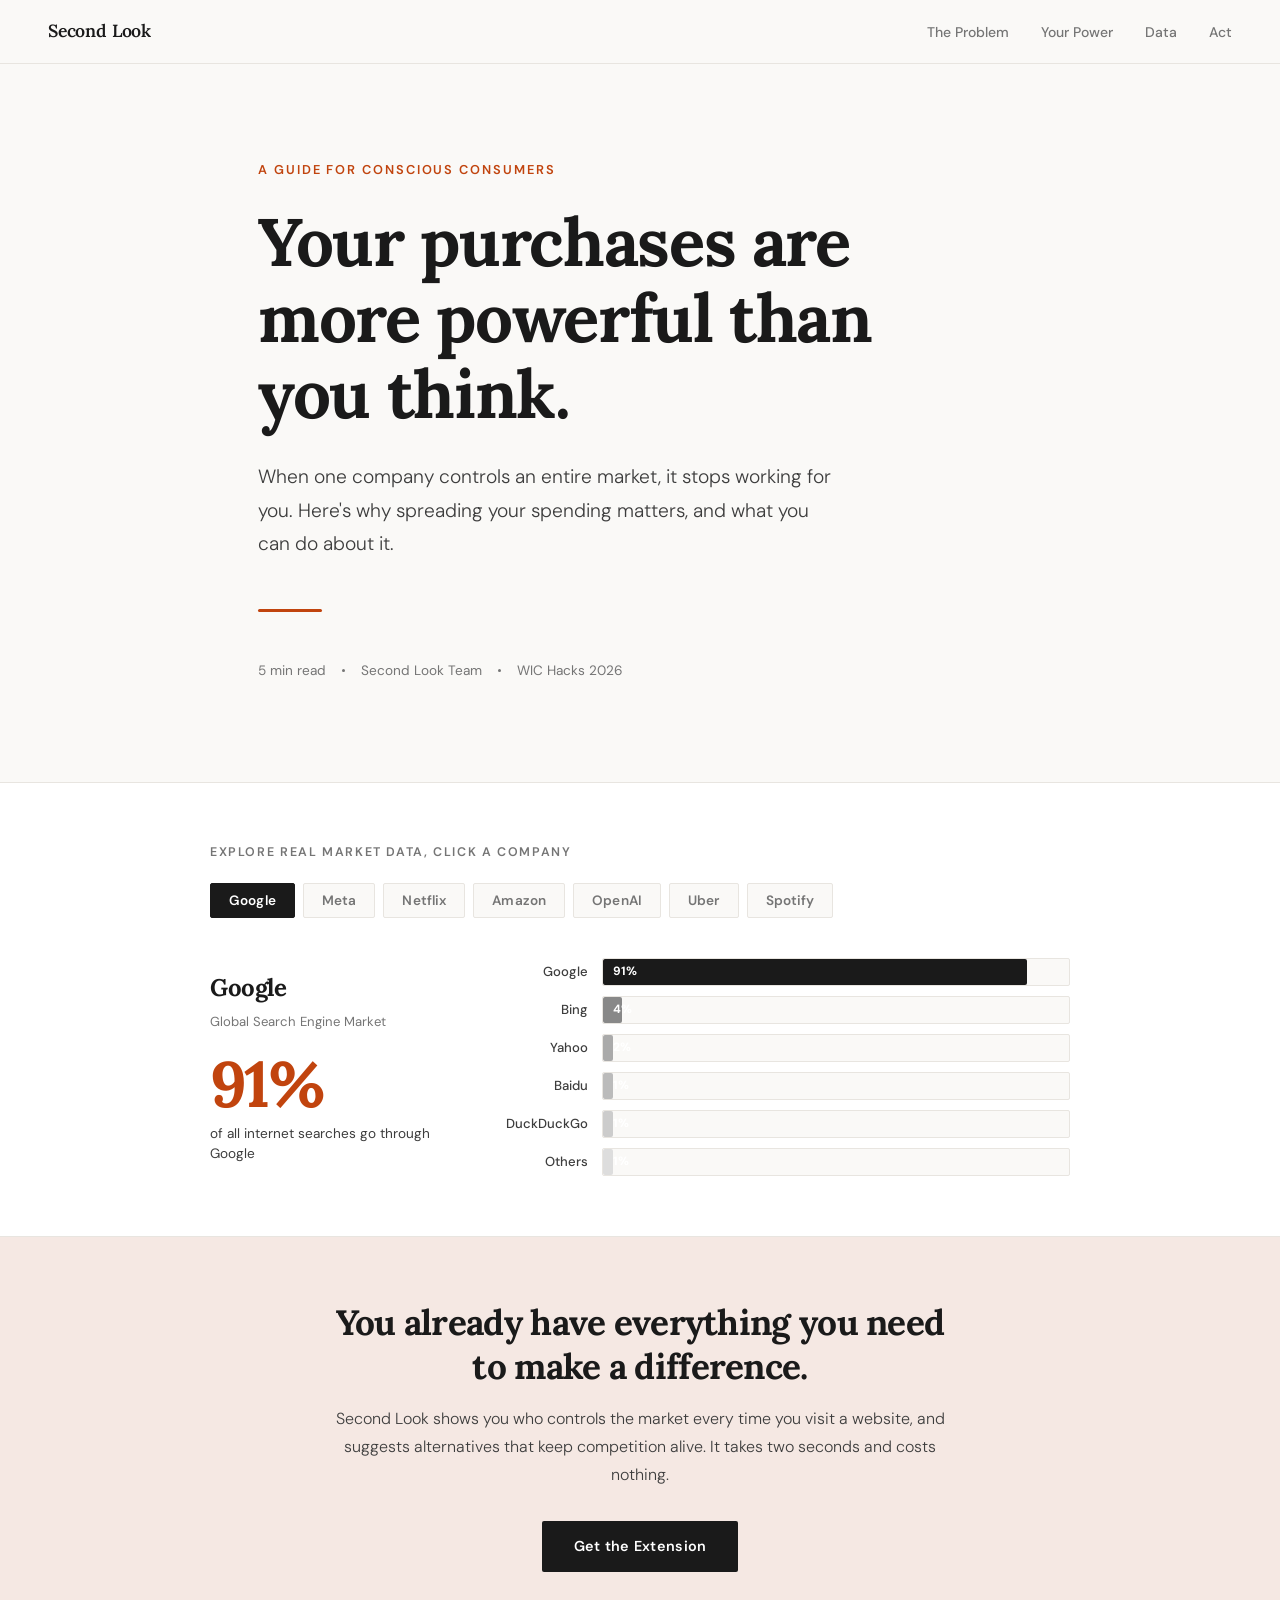
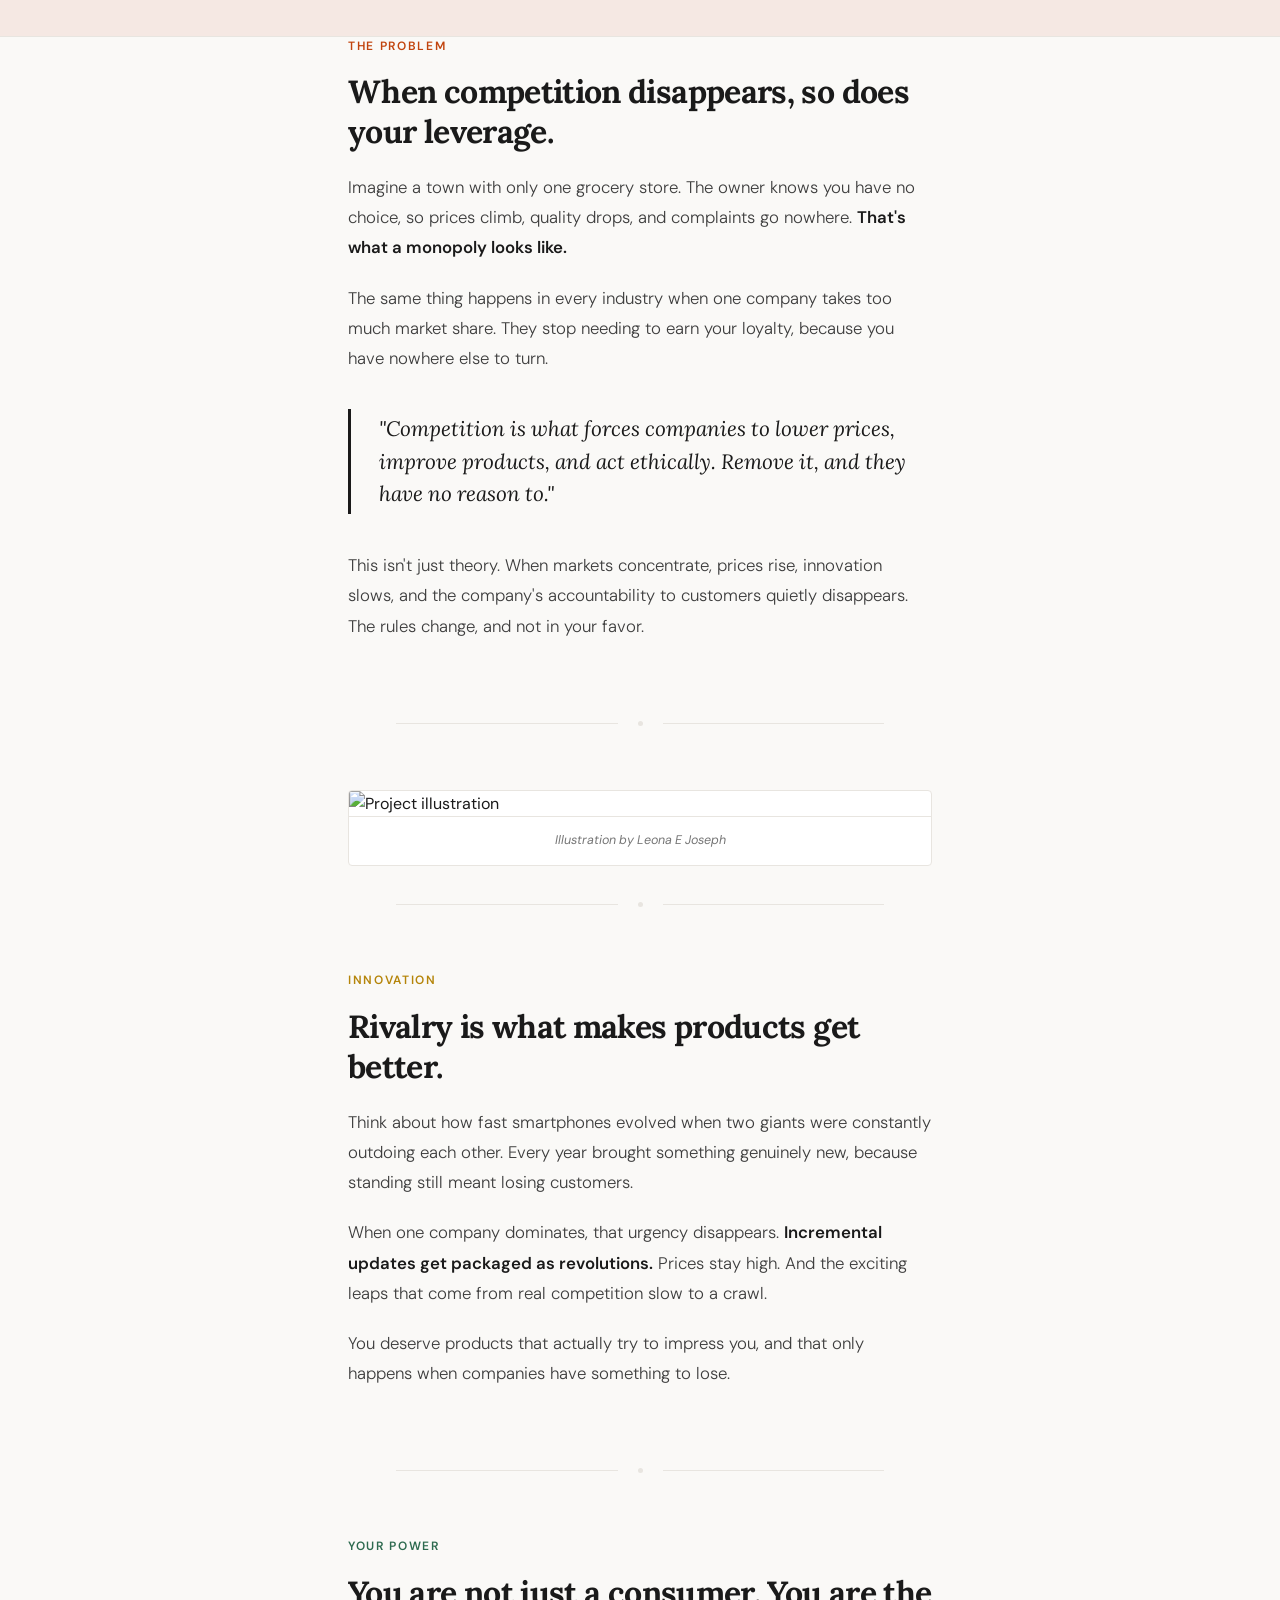
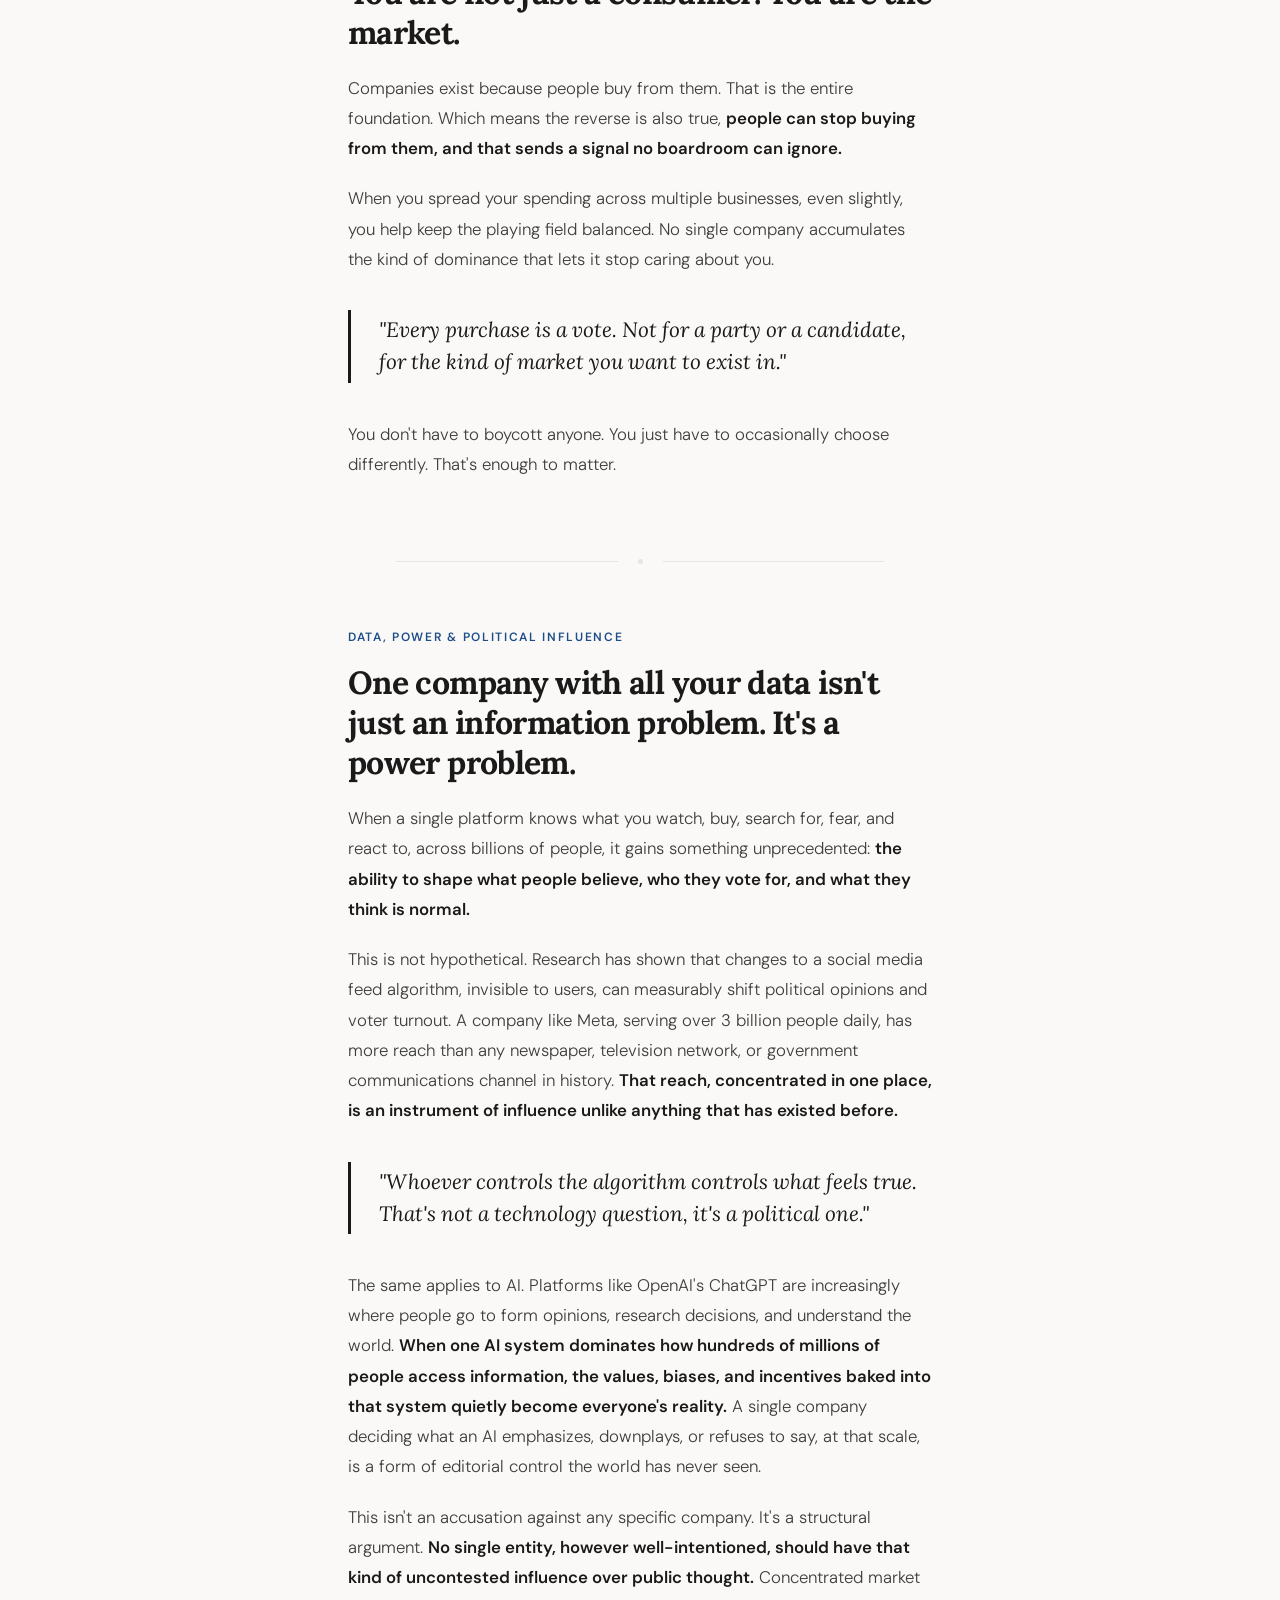
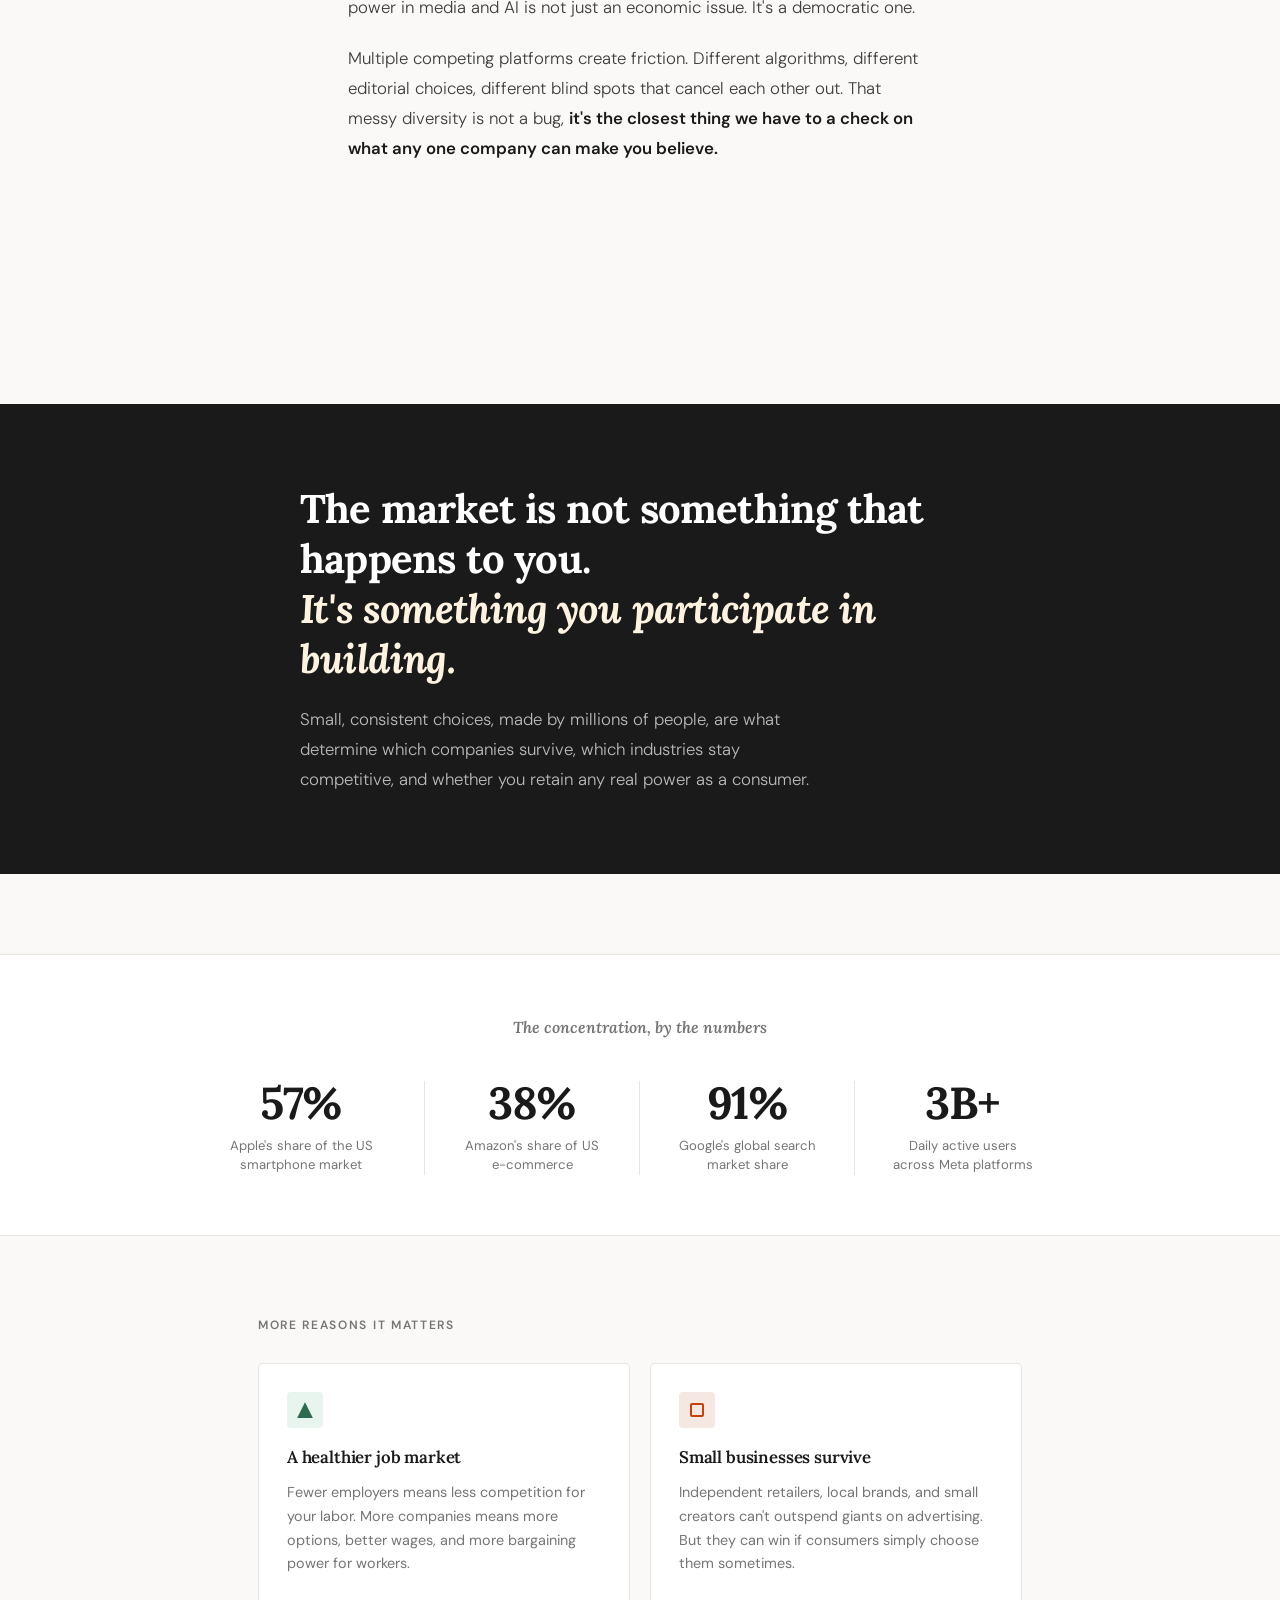
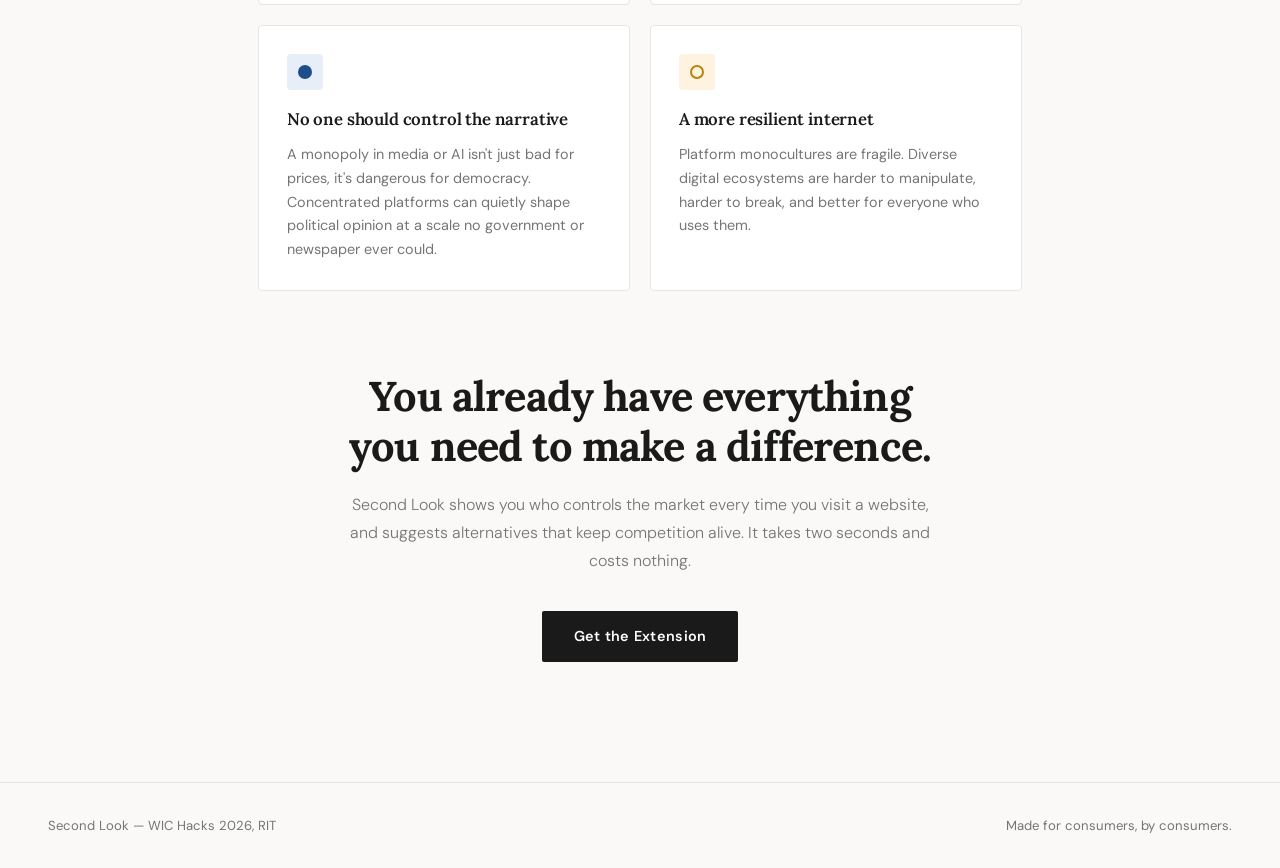
==== commit 37649575: "Image" ====
--- a/index.html
+++ b/index.html
@@ -990,30 +990,13 @@
 
   <div class="divider"><div class="divider-line"></div><div class="divider-dot"></div><div class="divider-line"></div></div>
 
-  <!-- fish illustration -->
-  <div class="inline-visual article-section">
-    <div class="fish-scene">
-      <div class="fish-big">
-        <div class="fish-body-big">
-          <div class="fish-eye-big"></div>
-          <div class="fish-mouth-big"></div>
-          <div class="fish-tail-big"></div>
-        </div>
-      </div>
-      <div class="fish-small">
-        <div class="small-fish-row">
-          <div class="fish-s" style="background:var(--accent)"></div>
-          <div class="fish-s" style="background:var(--green);width:28px;height:14px"></div>
-          <div class="fish-s" style="background:var(--blue);width:22px;height:11px"></div>
-        </div>
-        <div class="small-fish-row">
-          <div class="fish-s" style="background:#aaa;width:20px;height:10px"></div>
-          <div class="fish-s" style="background:#ccc;width:16px;height:8px"></div>
-        </div>
-      </div>
-    </div>
-    <div class="fish-caption">Dominant companies absorb market share, leaving smaller competitors with almost no room to grow.</div>
-  </div>
+  
+
+  <!-- project image -->
+<div class="inline-visual article-section">
+  <img src="project.jpeg" alt="Project illustration" style="width:100%;height:auto;display:block;">
+  <div class="fish-caption">Illustration by Leona E Joseph</div>
+</div>
 
   <div class="divider"><div class="divider-line"></div><div class="divider-dot"></div><div class="divider-line"></div></div>
 
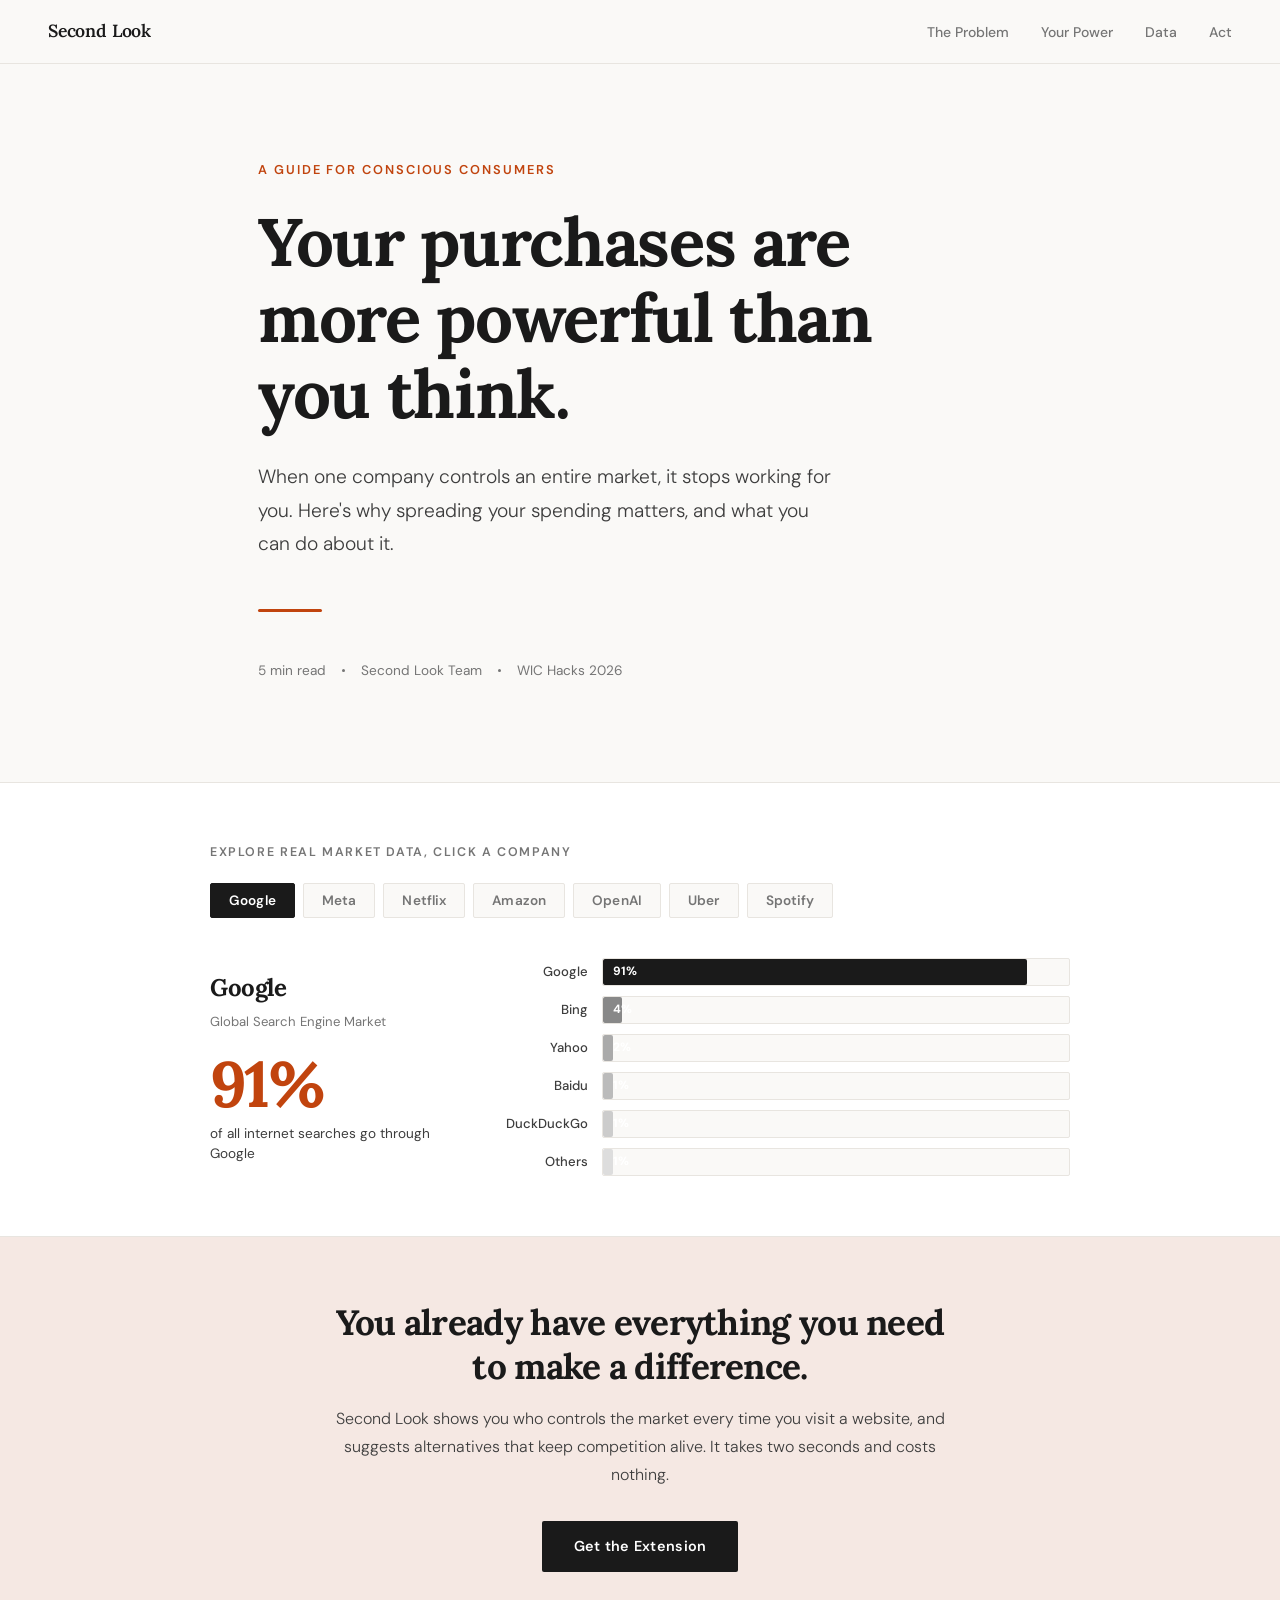
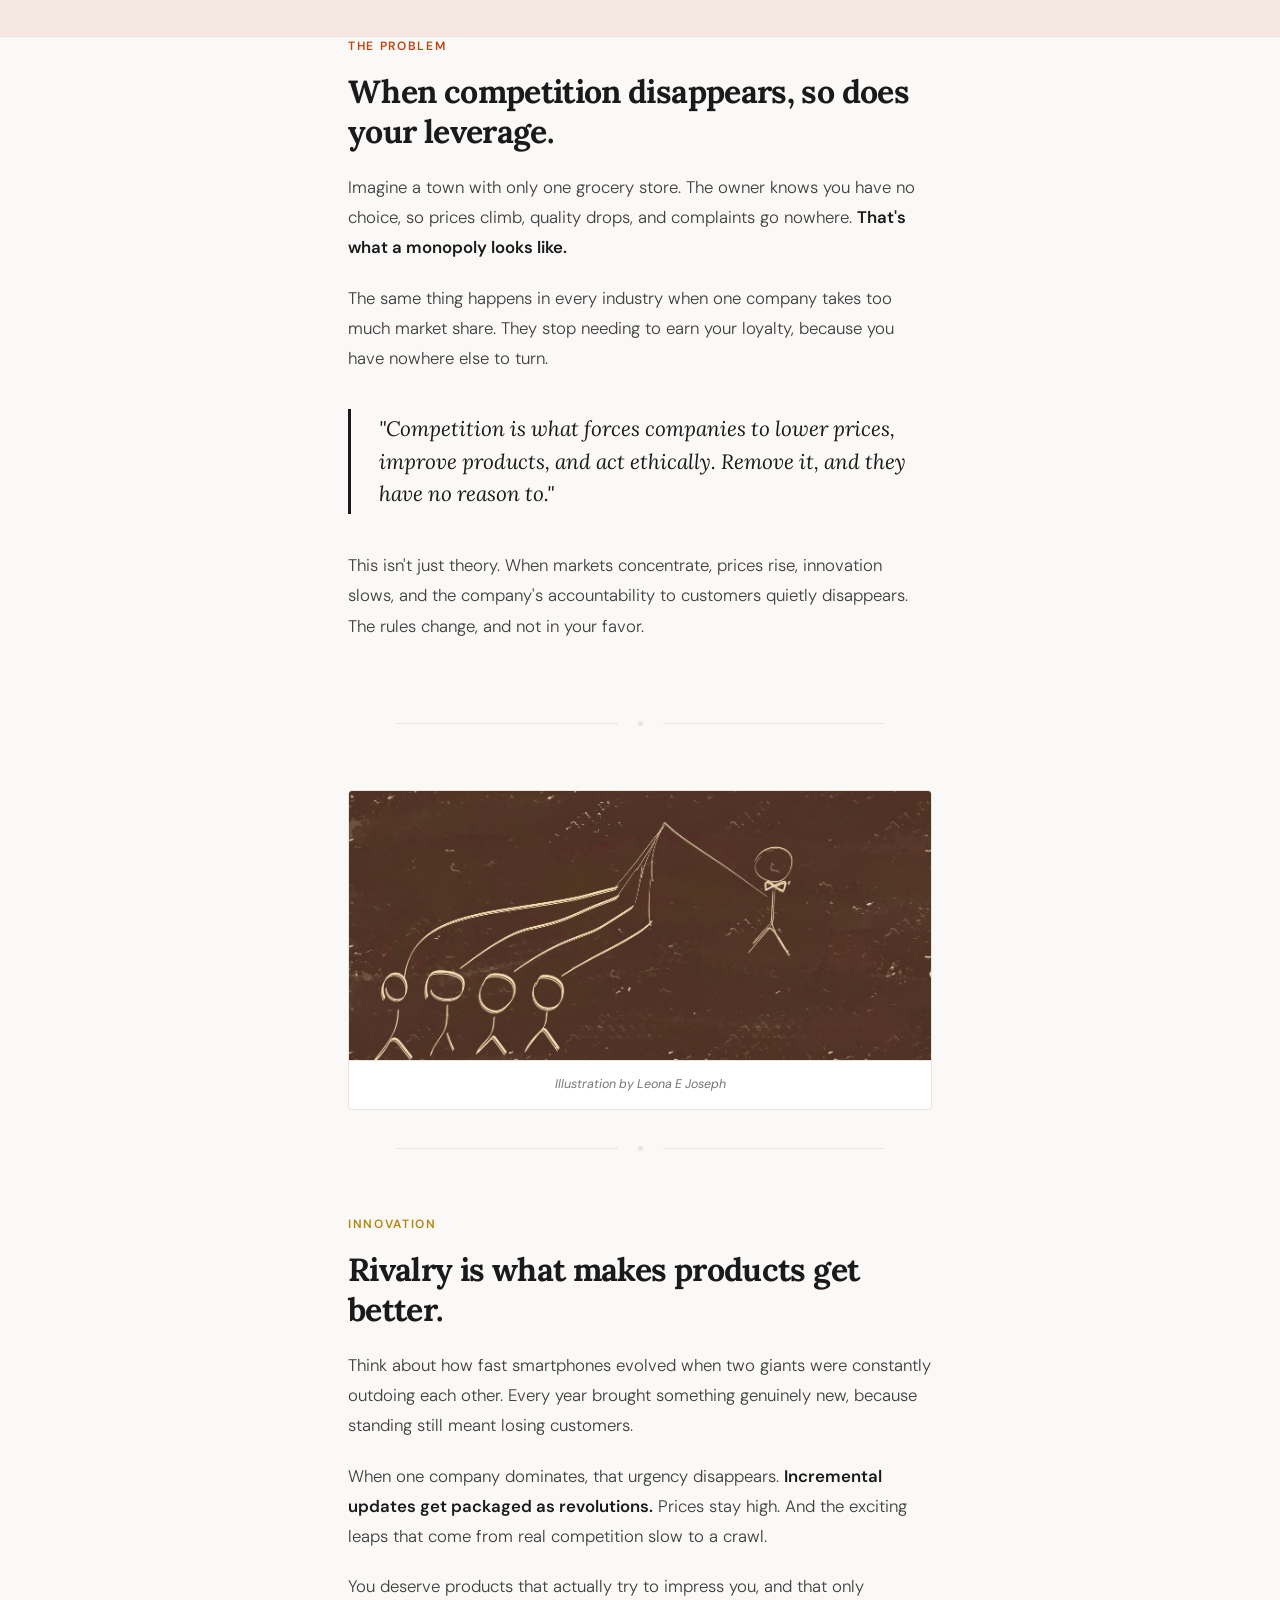
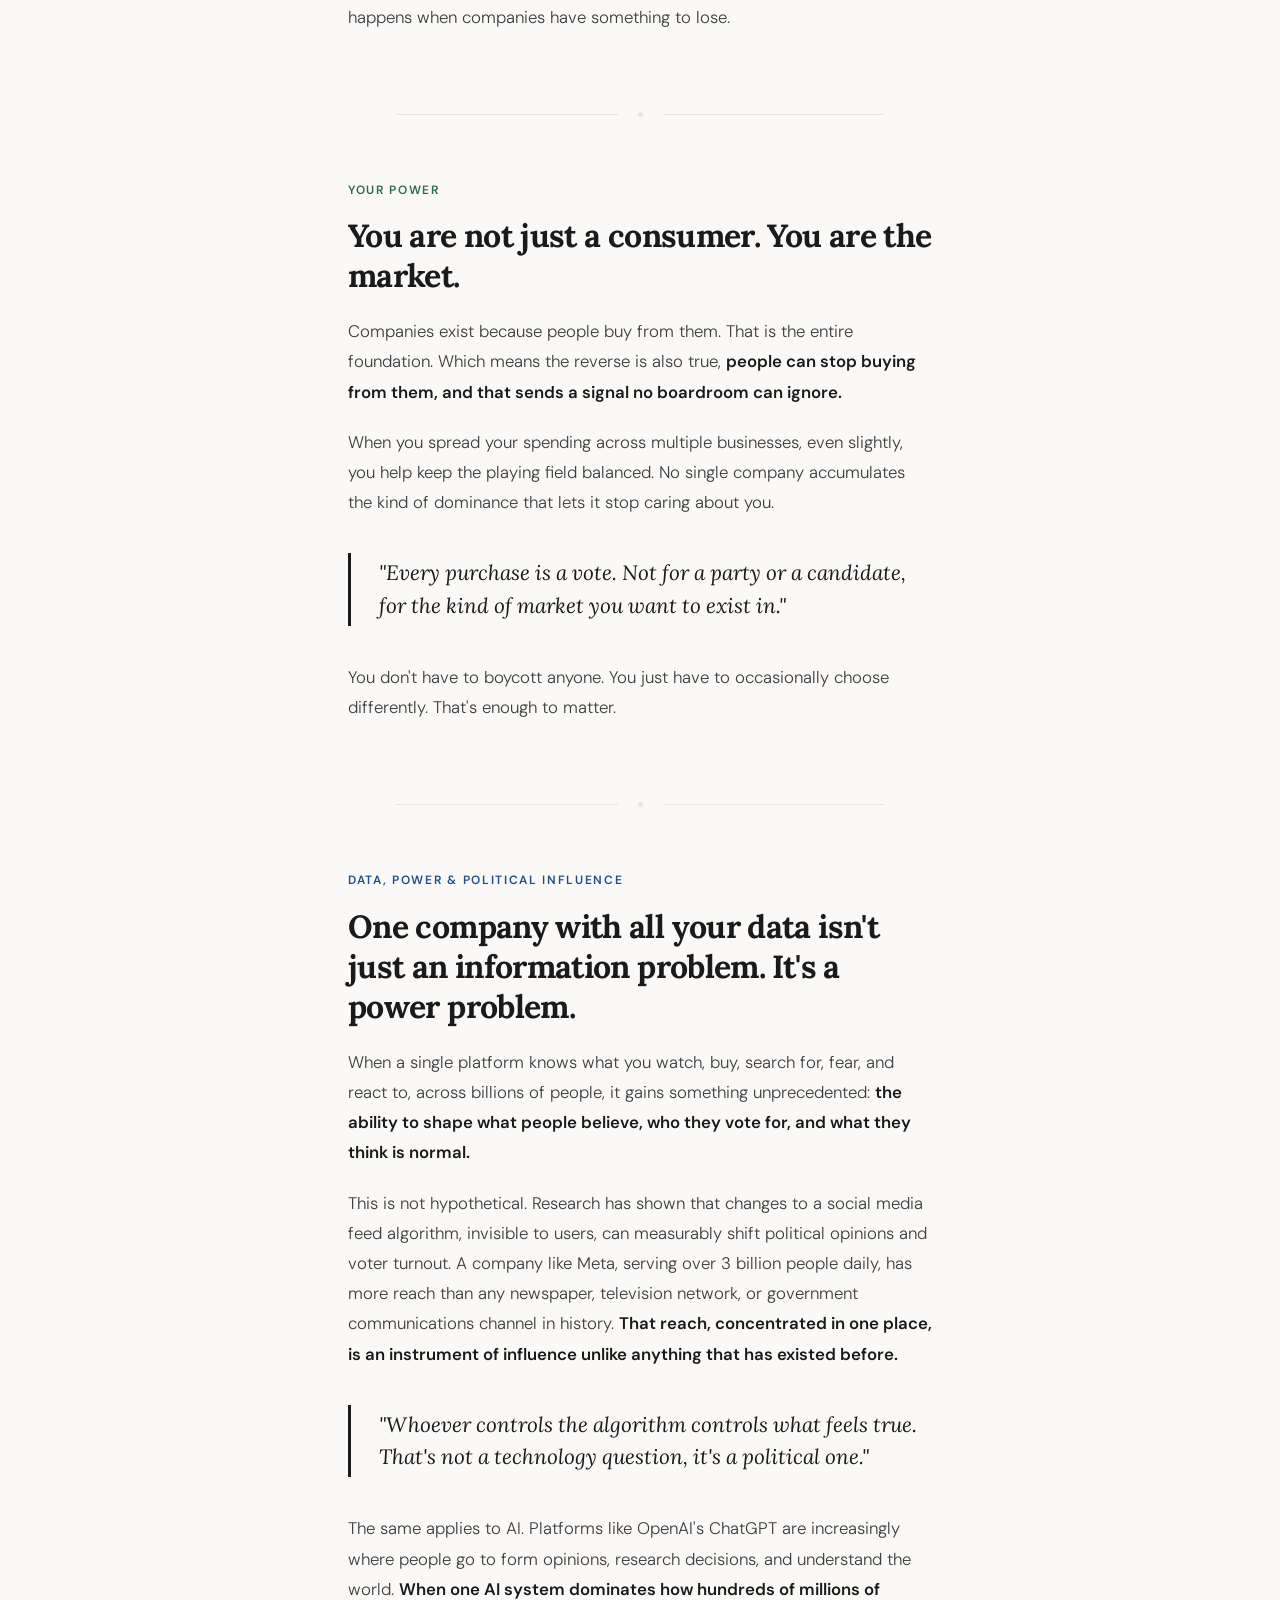
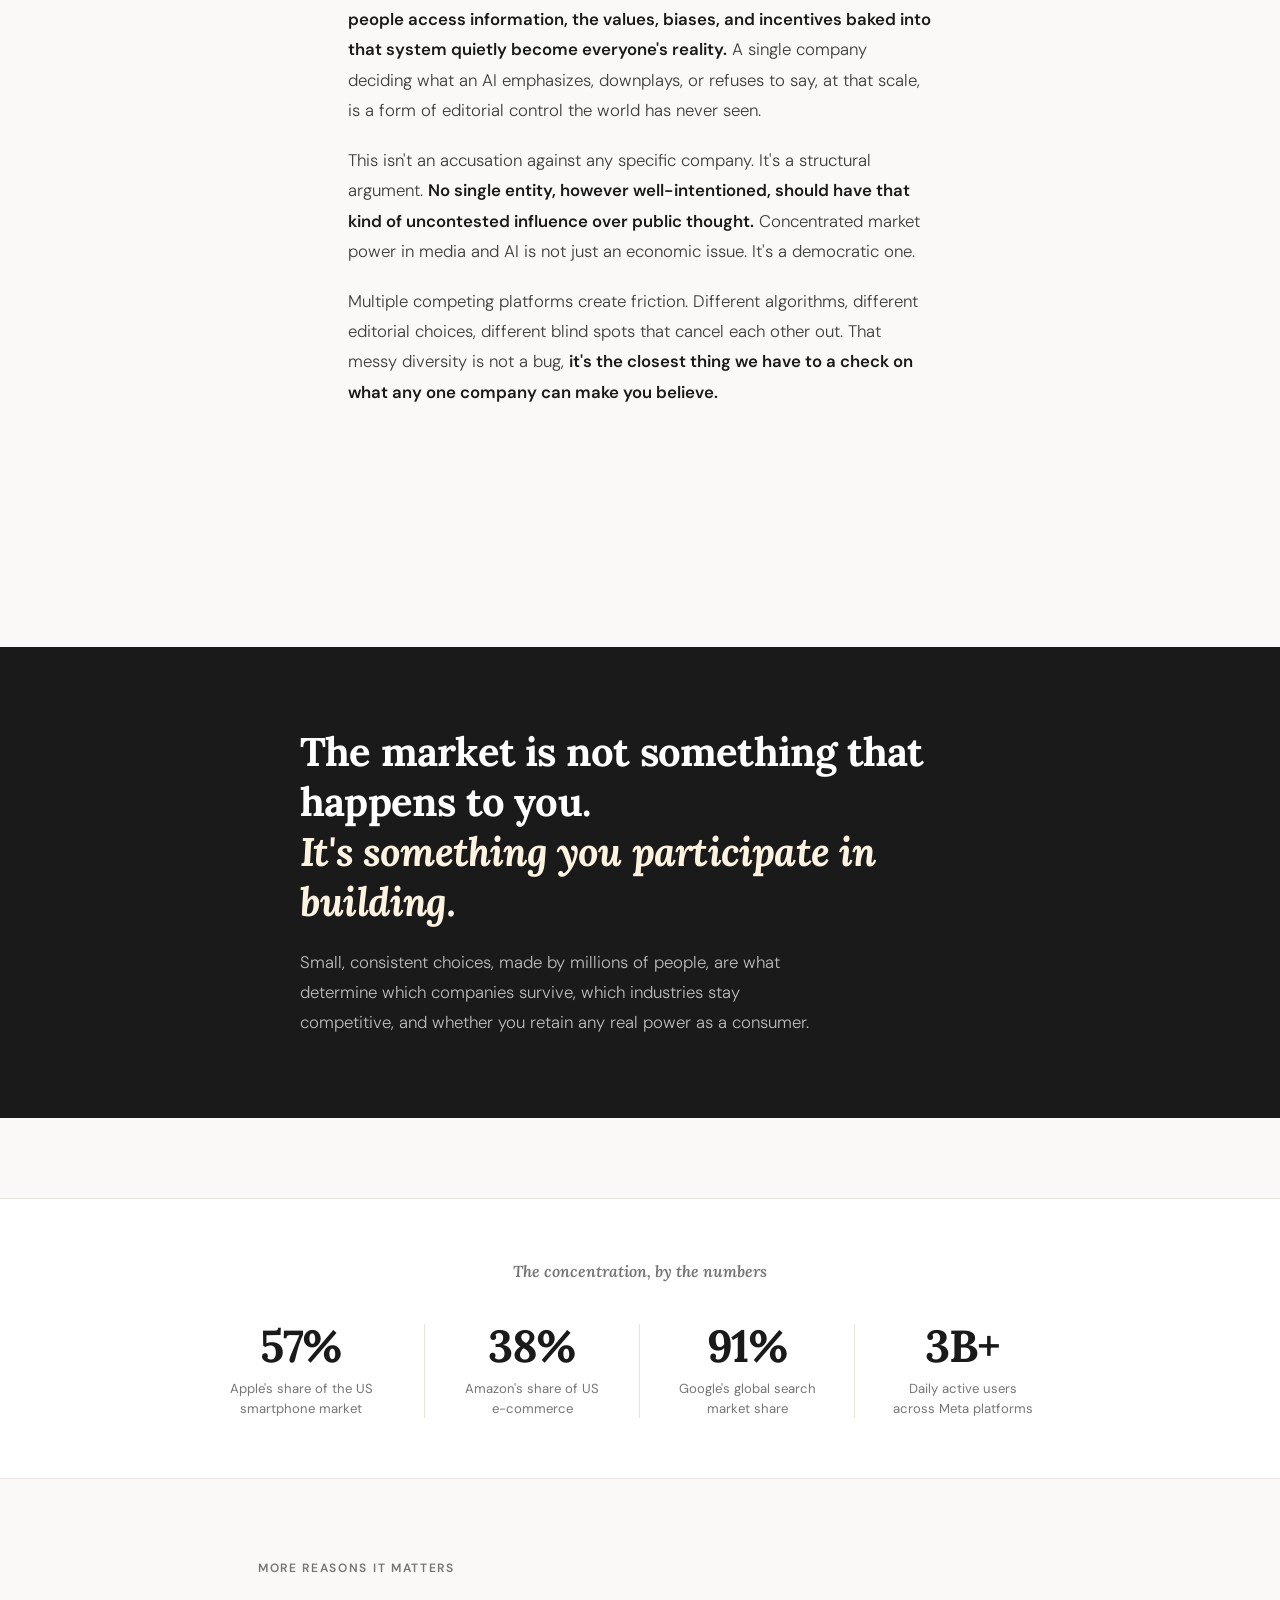
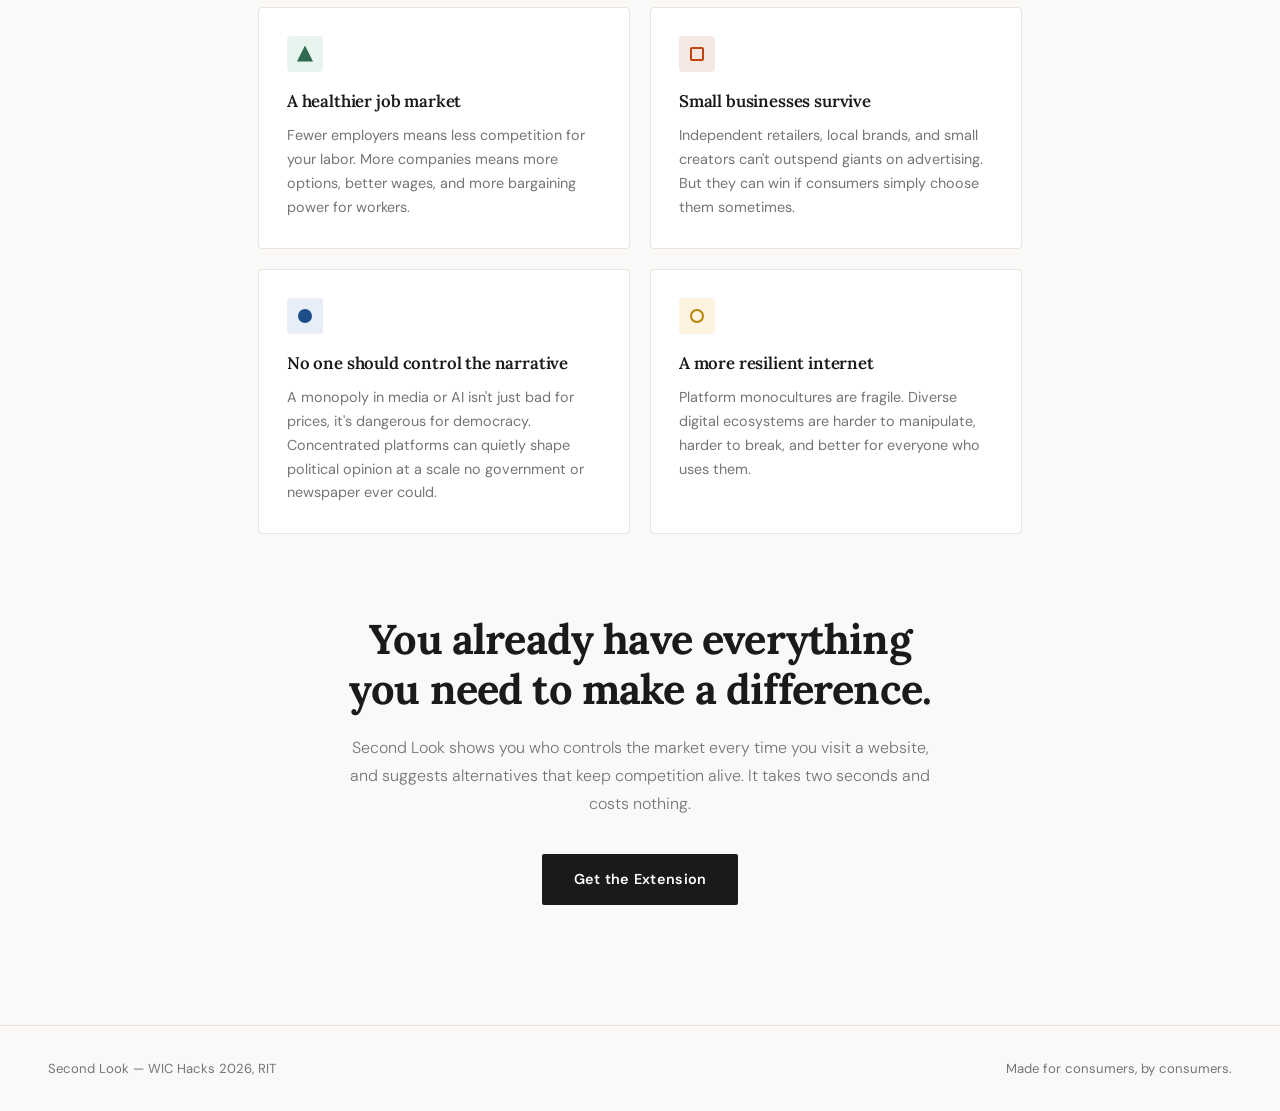
==== commit 625d6ed9: "Image" ====
--- a/index.html
+++ b/index.html
@@ -994,7 +994,7 @@
 
   <!-- project image -->
 <div class="inline-visual article-section">
-  <img src="project.jpeg" alt="Project illustration" style="width:100%;height:auto;display:block;">
+  <img src="Project.jpeg" alt="Project illustration" style="width:100%;height:auto;display:block;">
   <div class="fish-caption">Illustration by Leona E Joseph</div>
 </div>
 
